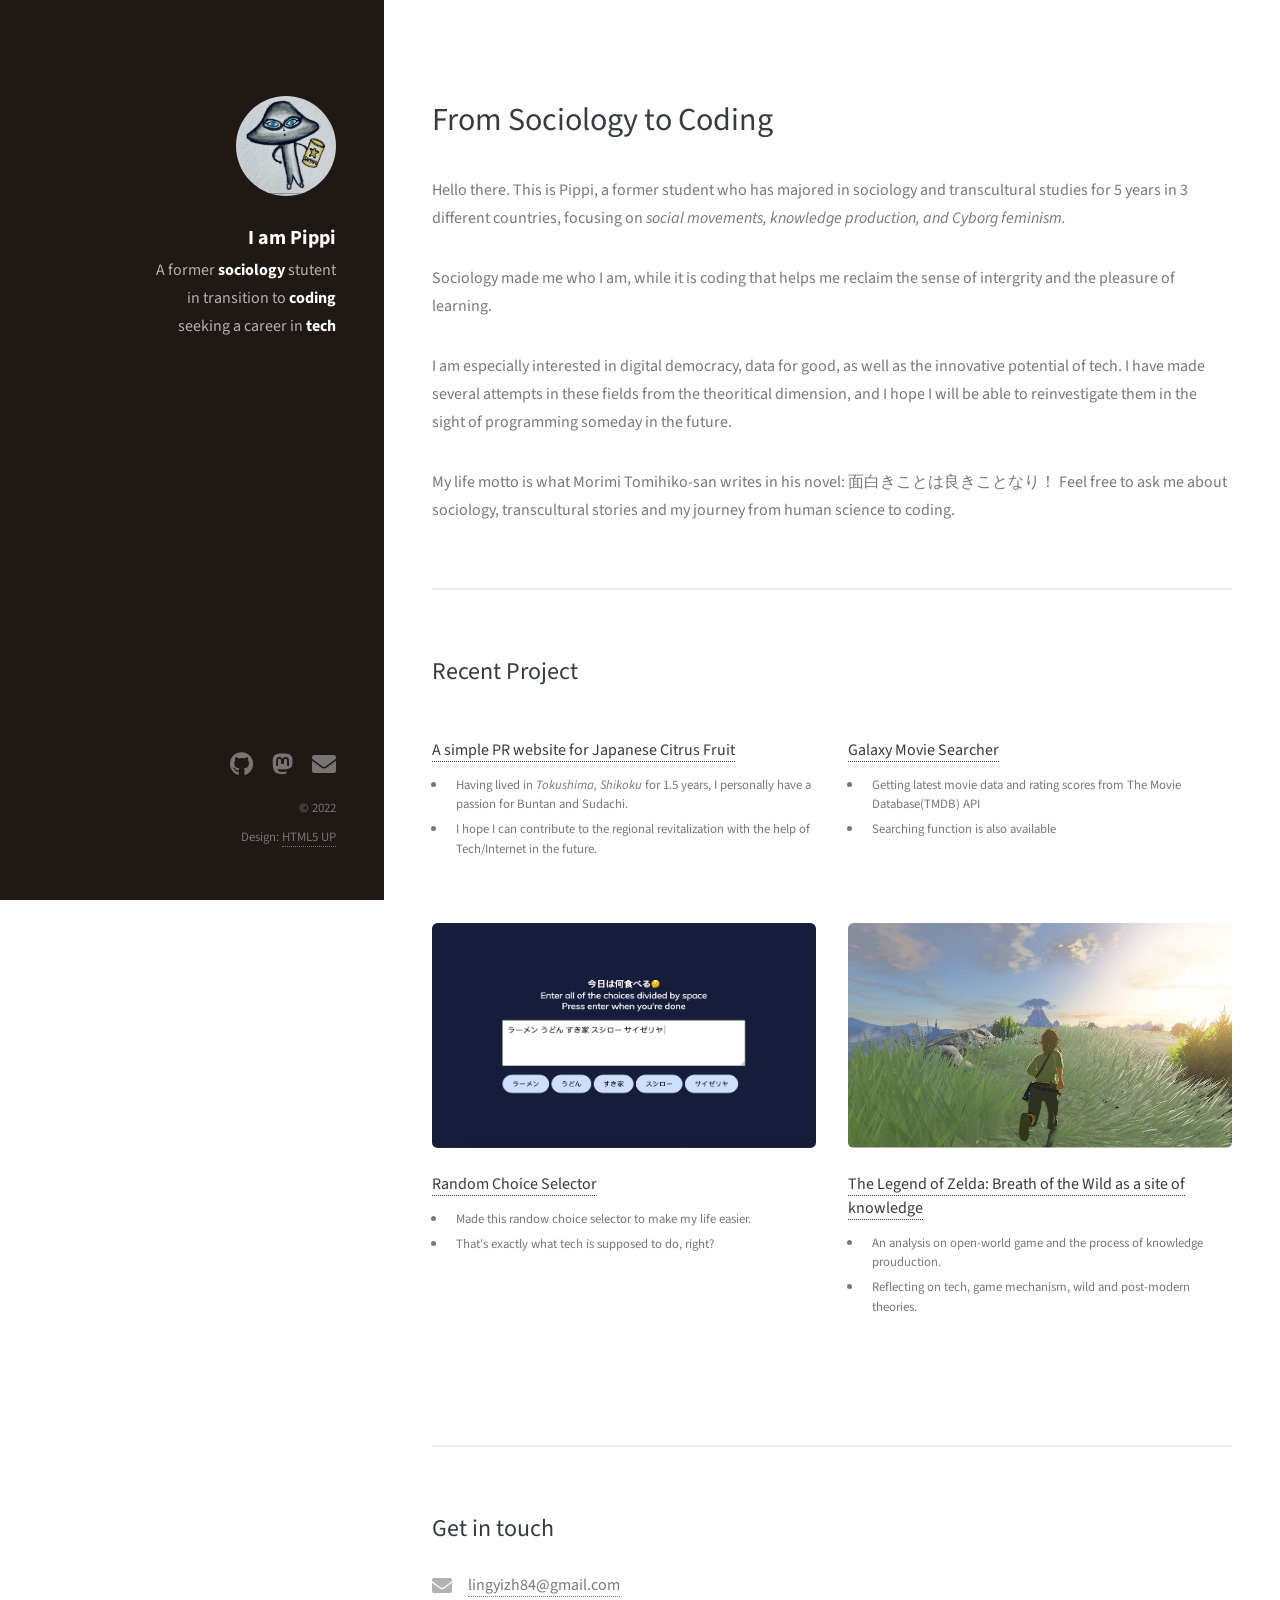
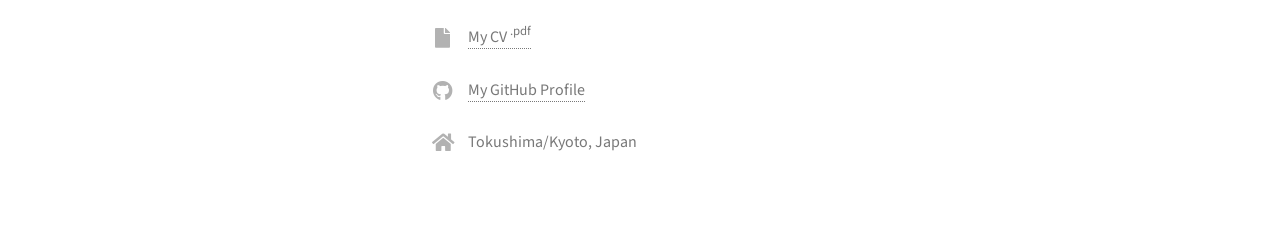
==== index.html @ 2e1d848c "Update index.html" ====
<!DOCTYPE HTML>
<!--
	Strata by HTML5 UP
	html5up.net | @ajlkn
	Free for personal and commercial use under the CCA 3.0 license (html5up.net/license)
-->
<html>
	<head>
		<title>Pippi's peculiar World</title>
		<meta charset="utf-8" />
		<meta name="viewport" content="width=device-width, initial-scale=1, user-scalable=no" />
		<link rel="stylesheet" href="assets/css/main.css" />
		 <link rel="icon" href="images/favicon.ico">

	</head>
	<body class="is-preload">

		<!-- Header -->
			<header id="header">
				<div class="inner">
					<a href="#" class="image avatar"><img src="images/avatar.jpg" alt="profile photo" /></a>
					<h1><strong>I am Pippi</strong></h1>
						<p>A former <strong>sociology</strong> stutent<br/>
					in transition to<strong> coding</strong><br/>
					seeking a career in <strong>tech</strong><br/>
				</p>
				</div>
			</header>

		<!-- Main -->
			<div id="main">

				<!-- One -->
					<section id="one">
						<header class="major">
							<h2>From Sociology to Coding<br/></h2>
						</header>
						<p>Hello there. This is Pippi, a former student who has majored in sociology and transcultural studies for 5 years in 3 different countries, focusing on <em>social movements, knowledge production, and Cyborg feminism.</em></p>
							<p>Sociology made me who I am, while it is coding that helps me reclaim the sense of intergrity and the pleasure of learning.</p>
							<p>I am especially interested in digital democracy, data for good, as well as the innovative potential of tech. I have made several attempts in these fields from the theoritical dimension, and I hope I will be able to reinvestigate them in the sight of programming someday in the future.</p>
							<p>My life motto is what Morimi Tomihiko-san writes in his novel: 面白きことは良きことなり！ Feel free to ask me about sociology, transcultural stories and my journey from human science to coding.</p>
					</section>

				<!-- Two -->
					<section id="two">
						<h2>Recent Project</h2>
						<div class="row">

							<article class="col-6 col-12-xsmall work-item">
								<a href="images/fulls/bs-pr.png" class="image fit thumb"><img src="images/thumbs/bs-pr.png" alt="" /></a>
								<h3><a href="https://pippimotta.github.io/wakankitsu-pr/">A simple PR website for Japanese Citrus Fruit</a></h3>
								<ul>
									<li><p>Having lived in <em>Tokushima, Shikoku</em> for 1.5 years, I personally have a passion for Buntan and Sudachi.</p></li>
									<li><p>I hope I can contribute to the regional revitalization with the help of Tech/Internet in the future.</p></li>
								</ul>
							</article>
							<article class="col-6 col-12-xsmall work-item">
								<a href="images/fulls/movie-app.png" class="image fit thumb"><img src="images/thumbs/movie-app.png" alt="" /></a>
								<h3><a href="https://pippimotta.github.io/Galaxy-movie-researcher/">Galaxy Movie Searcher</a></h3>
								<ul>
									<li><p>Getting latest movie data and rating scores from The Movie Database(TMDB) API</p></li>
									<li><p>Searching function is also available</p></li>
								</ul>
							</article>
							<article class="col-6 col-12-xsmall work-item">
								<a href="images/fulls/choice-maker.png" class="image fit thumb"><img src="images/thumbs/choice-maker.png" alt="choice-maker" /></a>
								<h3><a href="https://pippimotta.github.io/ultimate-answer-to-universe/">Random Choice Selector</a></h3>
								<ul>
									<li><p>Made this randow choice selector to make my life easier.</p></li>
									<li><p>That's exactly what tech is supposed to do, right?</p></li>
								</ul>

							</article>
							<article class="col-6 col-12-xsmall work-item">
								<a href="images/fulls/Link.jpg" class="image fit thumb"><img src="images/thumbs/Link.jpg" alt="link" /></a>
								<h3><a href="zelda.html">The Legend of Zelda: Breath of the Wild as a site of knowledge</a></h3>
								<ul>
								<li><p>An analysis on open-world game and the process of knowledge prouduction.</p></li>
								<li><p>Reflecting on tech, game mechanism, wild and post-modern theories.</p></li>
								</ul>
							</article>
					</section>

				<!-- Three -->
				<section id="three">
						<h2>Get in touch</h2>
								<ul class="labeled-icons">
									<li>
										<h3 class="icon solid fa-envelope"><span class="label">Email</span></h3>
										<a href="mailto:lingyizh84@gmail.com">lingyizh84@gmail.com</a>
									</li>
									<li>
										<h3 class="icon solid fa-file"><span class="label">CV</span></h3>
										<a href="cv-Lingyi.pdf">My CV <sup>.pdf</sup></a>
									</li>
									<li>
										<h3 class="icon brands fa-github"><span class="label">GitHub</span></h3>
										<a href="https://github.com/pippimotta">My GitHub Profile</sup></a>
									</li>
									<li>
										<h3 class="icon solid fa-home"><span class="label">Address</span></h3>
										Tokushima/Kyoto, Japan
									</li>

								</ul>
					</section>

			</div>

		<!-- Footer -->
			<footer id="footer">
				<div class="inner">
					<ul class="icons">
						<li><a href="https://github.com/pippimotta" class="icon brands fa-github"><span class="label">Github</span></a></li>
						<li><a href="https://g0v.social/web/accounts/107907228403777635" class="icon brands fa-mastodon"><span class="label">mastodon</span></a></li>
						<li><a href="mailto:lingyizh84@gmail.com" class="icon solid fa-envelope"><span class="label">Email</span></a></li>
					</ul>
					<ul class="copyright">
						<li>&copy; 2022</li><li>Design: <a href="http://html5up.net">HTML5 UP</a></li>
					</ul>
				</div>
			</footer>

		<!-- Scripts -->
			<script src="assets/js/jquery.min.js"></script>
			<script src="assets/js/jquery.poptrox.min.js"></script>
			<script src="assets/js/browser.min.js"></script>
			<script src="assets/js/breakpoints.min.js"></script>
			<script src="assets/js/util.js"></script>
			<script src="assets/js/main.js"></script>

	</body>
</html>
---- assets/css/main.css ----
@import url("fontawesome-all.min.css");
@import url("https://fonts.googleapis.com/css?family=Source+Sans+Pro:400,400italic");

/*
	Strata by HTML5 UP
	html5up.net | @ajlkn
	Free for personal and commercial use under the CCA 3.0 license (html5up.net/license)
*/

html, body, div, span, applet, object,
iframe, h1, h2, h3, h4, h5, h6, p, blockquote,
pre, a, abbr, acronym, address, big, cite,
code, del, dfn, em, img, ins, kbd, q, s, samp,
small, strike, strong, sub, sup, tt, var, b,
u, i, center, dl, dt, dd, ol, ul, li, fieldset,
form, label, legend, table, caption, tbody,
tfoot, thead, tr, th, td, article, aside,
canvas, details, embed, figure, figcaption,
footer, header, hgroup, menu, nav, output, ruby,
section, summary, time, mark, audio, video {
	margin: 0;
	padding: 0;
	border: 0;
	font-size: 100%;
	font: inherit;
	vertical-align: baseline;}

article, aside, details, figcaption, figure,
footer, header, hgroup, menu, nav, section {
	display: block;}

body {
	line-height: 1;
}

ol, ul {
	list-style: none;
}

blockquote, q {
	quotes: none;
}

	blockquote:before, blockquote:after, q:before, q:after {
		content: '';
		content: none;
	}

table {
	border-collapse: collapse;
	border-spacing: 0;
}

body {
	-webkit-text-size-adjust: none;
}

mark {
	background-color: transparent;
	color: inherit;
}

input::-moz-focus-inner {
	border: 0;
	padding: 0;
}

input, select, textarea {
	-moz-appearance: none;
	-webkit-appearance: none;
	-ms-appearance: none;
	appearance: none;
}

/* Basic */

	html {
		box-sizing: border-box;
	}

	*, *:before, *:after {
		box-sizing: inherit;
	}

	body {
		background: #fff;
	}

		body.is-preload *, body.is-preload *:before, body.is-preload *:after {
			-moz-animation: none !important;
			-webkit-animation: none !important;
			-ms-animation: none !important;
			animation: none !important;
			-moz-transition: none !important;
			-webkit-transition: none !important;
			-ms-transition: none !important;
			transition: none !important;
		}

	body, input, select, textarea {
		color: #787878;
		font-family: "Source Sans Pro", Helvetica, sans-serif;
		font-size: 16pt;
		font-weight: 400;
		line-height: 1.75em;
	}

	a {
		-moz-transition: color 0.2s ease-in-out, border-color 0.2s ease-in-out;
		-webkit-transition: color 0.2s ease-in-out, border-color 0.2s ease-in-out;
		-ms-transition: color 0.2s ease-in-out, border-color 0.2s ease-in-out;
		transition: color 0.2s ease-in-out, border-color 0.2s ease-in-out;
		border-bottom: dotted 1px;
		color: #151D3B;
		text-decoration: none;
	}

		a:hover {
			border-bottom-color: transparent;
			color: #fff !important;
			text-decoration: none;
		}

	strong, b {
		color: #151D3B;
		font-weight:bold;
	}

	em, i {
		font-style: italic;
	}

	p {
		margin: 0 0 2em 0;
	}

	h1, h2, h3, h4, h5, h6 {
		color: #363B40;
		font-weight: 400;
		line-height: 1em;
		margin: 0 0 1em 0;
	}

		h1 a, h2 a, h3 a, h4 a, h5 a, h6 a {
			color: inherit;
			text-decoration: none;
		}

	h1 {
		font-size: 2em;
		line-height: 1.5em;
	}

	h2 {
		font-size: 1.5em;
		line-height: 1.5em;
	}

	h3 {
		font-size: 1.25em;
		line-height: 1.5em;
	}

	h4 {
		font-size: 1.1em;
		line-height: 1.5em;
	}

	h5 {
		font-size: 0.9em;
		line-height: 1.5em;
	}

	h6 {
		font-size: 0.7em;
		line-height: 1.5em;
	}

	sub {
		font-size: 0.8em;
		position: relative;
		top: 0.5em;
	}

	sup {
		font-size: 0.8em;
		position: relative;
		top: -0.5em;
	}

	hr {
		border: 0;
		border-bottom: solid 2px #efefef;
		margin: 2em 0;
	}

		hr.major {
			margin: 3em 0;
		}

	blockquote {
		border-left: solid 6px #efefef;
		font-style: italic;
		margin: 0 0 2em 0;
		padding: 0.5em 0 0.5em 1.5em;
	}

	code {
		background: #f7f7f7;
		border-radius: 0.35em;
		border: solid 2px #efefef;
		font-family: "Courier New", monospace;
		font-size: 0.9em;
		margin: 0 0.25em;
		padding: 0.25em 0.65em;
	}

	pre {
		-webkit-overflow-scrolling: touch;
		font-family: "Courier New", monospace;
		font-size: 0.9em;
		margin: 0 0 2em 0;
	}

		pre code {
			display: block;
			line-height: 1.75em;
			padding: 1em 1.5em;
			overflow-x: auto;
		}

	.align-left {
		text-align: left;
	}

	.align-center {
		text-align: center;
	}

	.align-right {
		text-align: right;
	}

/* Container */

	.container {
		margin: 0 auto;
		max-width: calc(100% - 4em);
		width: 100%;
	}

		.container.xsmall {
			width: 25%;
		}

		.container.small {
			width: 50%;
		}

		.container.medium {
			width: 75%;
		}

		.container.large {
			width: 125%;
		}

		.container.xlarge {
			width: 150%;
		}

		.container.max {
			width: 100%;
		}

		@media screen and (max-width: 980px) {

			.container {
				width: 100% !important;
				max-width: 100% !important;
			}

		}

		@media screen and (max-width: 480px) {

			.container {
				max-width: calc(100% - 3em);
			}

		}

/* Row */

	.row {
		display: flex;
		flex-wrap: wrap;
		box-sizing: border-box;
		align-items: stretch;
	}

		.row > * {
			box-sizing: border-box;
		}

		.row.gtr-uniform > * > :last-child {
			margin-bottom: 0;
		}

		.row.aln-left {
			justify-content: flex-start;
		}

		.row.aln-center {
			justify-content: center;
		}

		.row.aln-right {
			justify-content: flex-end;
		}

		.row.aln-top {
			align-items: flex-start;
		}

		.row.aln-middle {
			align-items: center;
		}

		.row.aln-bottom {
			align-items: flex-end;
		}

		.row > .imp {
			order: -1;
		}

		.row > .col-1 {
			width: 8.33333%;
		}

		.row > .off-1 {
			margin-left: 8.33333%;
		}

		.row > .col-2 {
			width: 16.66667%;
		}

		.row > .off-2 {
			margin-left: 16.66667%;
		}

		.row > .col-3 {
			width: 25%;
		}

		.row > .off-3 {
			margin-left: 25%;
		}

		.row > .col-4 {
			width: 33.33333%;
		}

		.row > .off-4 {
			margin-left: 33.33333%;
		}

		.row > .col-5 {
			width: 41.66667%;
		}

		.row > .off-5 {
			margin-left: 41.66667%;
		}

		.row > .col-6 {
			width: 50%;
		}

		.row > .off-6 {
			margin-left: 50%;
		}

		.row > .col-7 {
			width: 58.33333%;
		}

		.row > .off-7 {
			margin-left: 58.33333%;
		}

		.row > .col-8 {
			width: 66.66667%;
		}

		.row > .off-8 {
			margin-left: 66.66667%;
		}

		.row > .col-9 {
			width: 75%;
		}

		.row > .off-9 {
			margin-left: 75%;
		}

		.row > .col-10 {
			width: 83.33333%;
		}

		.row > .off-10 {
			margin-left: 83.33333%;
		}

		.row > .col-11 {
			width: 91.66667%;
		}

		.row > .off-11 {
			margin-left: 91.66667%;
		}

		.row > .col-12 {
			width: 100%;
		}

		.row > .off-12 {
			margin-left: 100%;
		}

		.row.gtr-0 {
			margin-top: 0;
			margin-left: 0em;
		}

			.row.gtr-0 > * {
				padding: 0 0 0 0em;
			}

			.row.gtr-0.gtr-uniform {
				margin-top: 0em;
			}

				.row.gtr-0.gtr-uniform > * {
					padding-top: 0em;
				}

		.row.gtr-25 {
			margin-top: 0;
			margin-left: -0.625em;
		}

			.row.gtr-25 > * {
				padding: 0 0 0 0.625em;
			}

			.row.gtr-25.gtr-uniform {
				margin-top: -0.625em;
			}

				.row.gtr-25.gtr-uniform > * {
					padding-top: 0.625em;
				}

		.row.gtr-50 {
			margin-top: 0;
			margin-left: -1.25em;
		}

			.row.gtr-50 > * {
				padding: 0 0 0 1.25em;
			}

			.row.gtr-50.gtr-uniform {
				margin-top: -1.25em;
			}

				.row.gtr-50.gtr-uniform > * {
					padding-top: 1.25em;
				}

		.row {
			margin-top: 0;
			margin-left: -2.5em;
		}

			.row > * {
				padding: 0 0 0 2.5em;
			}

			.row.gtr-uniform {
				margin-top: -2.5em;
			}

				.row.gtr-uniform > * {
					padding-top: 2.5em;
				}

		.row.gtr-150 {
			margin-top: 0;
			margin-left: -3.75em;
		}

			.row.gtr-150 > * {
				padding: 0 0 0 3.75em;
			}

			.row.gtr-150.gtr-uniform {
				margin-top: -3.75em;
			}

				.row.gtr-150.gtr-uniform > * {
					padding-top: 3.75em;
				}

		.row.gtr-200 {
			margin-top: 0;
			margin-left: -5em;
		}

			.row.gtr-200 > * {
				padding: 0 0 0 5em;
			}

			.row.gtr-200.gtr-uniform {
				margin-top: -5em;
			}

				.row.gtr-200.gtr-uniform > * {
					padding-top: 5em;
				}

		@media screen and (max-width: 1800px) {

			.row {
				display: flex;
				flex-wrap: wrap;
				box-sizing: border-box;
				align-items: stretch;
			}

				.row > * {
					box-sizing: border-box;
				}

				.row.gtr-uniform > * > :last-child {
					margin-bottom: 0;
				}

				.row.aln-left {
					justify-content: flex-start;
				}

				.row.aln-center {
					justify-content: center;
				}

				.row.aln-right {
					justify-content: flex-end;
				}

				.row.aln-top {
					align-items: flex-start;
				}

				.row.aln-middle {
					align-items: center;
				}

				.row.aln-bottom {
					align-items: flex-end;
				}

				.row > .imp-xlarge {
					order: -1;
				}

				.row > .col-1-xlarge {
					width: 8.33333%;
				}

				.row > .off-1-xlarge {
					margin-left: 8.33333%;
				}

				.row > .col-2-xlarge {
					width: 16.66667%;
				}

				.row > .off-2-xlarge {
					margin-left: 16.66667%;
				}

				.row > .col-3-xlarge {
					width: 25%;
				}

				.row > .off-3-xlarge {
					margin-left: 25%;
				}

				.row > .col-4-xlarge {
					width: 33.33333%;
				}

				.row > .off-4-xlarge {
					margin-left: 33.33333%;
				}

				.row > .col-5-xlarge {
					width: 41.66667%;
				}

				.row > .off-5-xlarge {
					margin-left: 41.66667%;
				}

				.row > .col-6-xlarge {
					width: 50%;
				}

				.row > .off-6-xlarge {
					margin-left: 50%;
				}

				.row > .col-7-xlarge {
					width: 58.33333%;
				}

				.row > .off-7-xlarge {
					margin-left: 58.33333%;
				}

				.row > .col-8-xlarge {
					width: 66.66667%;
				}

				.row > .off-8-xlarge {
					margin-left: 66.66667%;
				}

				.row > .col-9-xlarge {
					width: 75%;
				}

				.row > .off-9-xlarge {
					margin-left: 75%;
				}

				.row > .col-10-xlarge {
					width: 83.33333%;
				}

				.row > .off-10-xlarge {
					margin-left: 83.33333%;
				}

				.row > .col-11-xlarge {
					width: 91.66667%;
				}

				.row > .off-11-xlarge {
					margin-left: 91.66667%;
				}

				.row > .col-12-xlarge {
					width: 100%;
				}

				.row > .off-12-xlarge {
					margin-left: 100%;
				}

				.row.gtr-0 {
					margin-top: 0;
					margin-left: 0em;
				}

					.row.gtr-0 > * {
						padding: 0 0 0 0em;
					}

					.row.gtr-0.gtr-uniform {
						margin-top: 0em;
					}

						.row.gtr-0.gtr-uniform > * {
							padding-top: 0em;
						}

				.row.gtr-25 {
					margin-top: 0;
					margin-left: -0.625em;
				}

					.row.gtr-25 > * {
						padding: 0 0 0 0.625em;
					}

					.row.gtr-25.gtr-uniform {
						margin-top: -0.625em;
					}

						.row.gtr-25.gtr-uniform > * {
							padding-top: 0.625em;
						}

				.row.gtr-50 {
					margin-top: 0;
					margin-left: -1.25em;
				}

					.row.gtr-50 > * {
						padding: 0 0 0 1.25em;
					}

					.row.gtr-50.gtr-uniform {
						margin-top: -1.25em;
					}

						.row.gtr-50.gtr-uniform > * {
							padding-top: 1.25em;
						}

				.row {
					margin-top: 0;
					margin-left: -2.5em;
				}

					.row > * {
						padding: 0 0 0 2.5em;
					}

					.row.gtr-uniform {
						margin-top: -2.5em;
					}

						.row.gtr-uniform > * {
							padding-top: 2.5em;
						}

				.row.gtr-150 {
					margin-top: 0;
					margin-left: -3.75em;
				}

					.row.gtr-150 > * {
						padding: 0 0 0 3.75em;
					}

					.row.gtr-150.gtr-uniform {
						margin-top: -3.75em;
					}

						.row.gtr-150.gtr-uniform > * {
							padding-top: 3.75em;
						}

				.row.gtr-200 {
					margin-top: 0;
					margin-left: -5em;
				}

					.row.gtr-200 > * {
						padding: 0 0 0 5em;
					}

					.row.gtr-200.gtr-uniform {
						margin-top: -5em;
					}

						.row.gtr-200.gtr-uniform > * {
							padding-top: 5em;
						}

		}

		@media screen and (max-width: 1280px) {

			.row {
				display: flex;
				flex-wrap: wrap;
				box-sizing: border-box;
				align-items: stretch;
			}

				.row > * {
					box-sizing: border-box;
				}

				.row.gtr-uniform > * > :last-child {
					margin-bottom: 0;
				}

				.row.aln-left {
					justify-content: flex-start;
				}

				.row.aln-center {
					justify-content: center;
				}

				.row.aln-right {
					justify-content: flex-end;
				}

				.row.aln-top {
					align-items: flex-start;
				}

				.row.aln-middle {
					align-items: center;
				}

				.row.aln-bottom {
					align-items: flex-end;
				}

				.row > .imp-large {
					order: -1;
				}

				.row > .col-1-large {
					width: 8.33333%;
				}

				.row > .off-1-large {
					margin-left: 8.33333%;
				}

				.row > .col-2-large {
					width: 16.66667%;
				}

				.row > .off-2-large {
					margin-left: 16.66667%;
				}

				.row > .col-3-large {
					width: 25%;
				}

				.row > .off-3-large {
					margin-left: 25%;
				}

				.row > .col-4-large {
					width: 33.33333%;
				}

				.row > .off-4-large {
					margin-left: 33.33333%;
				}

				.row > .col-5-large {
					width: 41.66667%;
				}

				.row > .off-5-large {
					margin-left: 41.66667%;
				}

				.row > .col-6-large {
					width: 50%;
				}

				.row > .off-6-large {
					margin-left: 50%;
				}

				.row > .col-7-large {
					width: 58.33333%;
				}

				.row > .off-7-large {
					margin-left: 58.33333%;
				}

				.row > .col-8-large {
					width: 66.66667%;
				}

				.row > .off-8-large {
					margin-left: 66.66667%;
				}

				.row > .col-9-large {
					width: 75%;
				}

				.row > .off-9-large {
					margin-left: 75%;
				}

				.row > .col-10-large {
					width: 83.33333%;
				}

				.row > .off-10-large {
					margin-left: 83.33333%;
				}

				.row > .col-11-large {
					width: 91.66667%;
				}

				.row > .off-11-large {
					margin-left: 91.66667%;
				}

				.row > .col-12-large {
					width: 100%;
				}

				.row > .off-12-large {
					margin-left: 100%;
				}

				.row.gtr-0 {
					margin-top: 0;
					margin-left: 0em;
				}

					.row.gtr-0 > * {
						padding: 0 0 0 0em;
					}

					.row.gtr-0.gtr-uniform {
						margin-top: 0em;
					}

						.row.gtr-0.gtr-uniform > * {
							padding-top: 0em;
						}

				.row.gtr-25 {
					margin-top: 0;
					margin-left: -0.5em;
				}

					.row.gtr-25 > * {
						padding: 0 0 0 0.5em;
					}

					.row.gtr-25.gtr-uniform {
						margin-top: -0.5em;
					}

						.row.gtr-25.gtr-uniform > * {
							padding-top: 0.5em;
						}

				.row.gtr-50 {
					margin-top: 0;
					margin-left: -1em;
				}

					.row.gtr-50 > * {
						padding: 0 0 0 1em;
					}

					.row.gtr-50.gtr-uniform {
						margin-top: -1em;
					}

						.row.gtr-50.gtr-uniform > * {
							padding-top: 1em;
						}

				.row {
					margin-top: 0;
					margin-left: -2em;
				}

					.row > * {
						padding: 0 0 0 2em;
					}

					.row.gtr-uniform {
						margin-top: -2em;
					}

						.row.gtr-uniform > * {
							padding-top: 2em;
						}

				.row.gtr-150 {
					margin-top: 0;
					margin-left: -3em;
				}

					.row.gtr-150 > * {
						padding: 0 0 0 3em;
					}

					.row.gtr-150.gtr-uniform {
						margin-top: -3em;
					}

						.row.gtr-150.gtr-uniform > * {
							padding-top: 3em;
						}

				.row.gtr-200 {
					margin-top: 0;
					margin-left: -4em;
				}

					.row.gtr-200 > * {
						padding: 0 0 0 4em;
					}

					.row.gtr-200.gtr-uniform {
						margin-top: -4em;
					}

						.row.gtr-200.gtr-uniform > * {
							padding-top: 4em;
						}

		}

		@media screen and (max-width: 980px) {

			.row {
				display: flex;
				flex-wrap: wrap;
				box-sizing: border-box;
				align-items: stretch;
			}

				.row > * {
					box-sizing: border-box;
				}

				.row.gtr-uniform > * > :last-child {
					margin-bottom: 0;
				}

				.row.aln-left {
					justify-content: flex-start;
				}

				.row.aln-center {
					justify-content: center;
				}

				.row.aln-right {
					justify-content: flex-end;
				}

				.row.aln-top {
					align-items: flex-start;
				}

				.row.aln-middle {
					align-items: center;
				}

				.row.aln-bottom {
					align-items: flex-end;
				}

				.row > .imp-medium {
					order: -1;
				}

				.row > .col-1-medium {
					width: 8.33333%;
				}

				.row > .off-1-medium {
					margin-left: 8.33333%;
				}

				.row > .col-2-medium {
					width: 16.66667%;
				}

				.row > .off-2-medium {
					margin-left: 16.66667%;
				}

				.row > .col-3-medium {
					width: 25%;
				}

				.row > .off-3-medium {
					margin-left: 25%;
				}

				.row > .col-4-medium {
					width: 33.33333%;
				}

				.row > .off-4-medium {
					margin-left: 33.33333%;
				}

				.row > .col-5-medium {
					width: 41.66667%;
				}

				.row > .off-5-medium {
					margin-left: 41.66667%;
				}

				.row > .col-6-medium {
					width: 50%;
				}

				.row > .off-6-medium {
					margin-left: 50%;
				}

				.row > .col-7-medium {
					width: 58.33333%;
				}

				.row > .off-7-medium {
					margin-left: 58.33333%;
				}

				.row > .col-8-medium {
					width: 66.66667%;
				}

				.row > .off-8-medium {
					margin-left: 66.66667%;
				}

				.row > .col-9-medium {
					width: 75%;
				}

				.row > .off-9-medium {
					margin-left: 75%;
				}

				.row > .col-10-medium {
					width: 83.33333%;
				}

				.row > .off-10-medium {
					margin-left: 83.33333%;
				}

				.row > .col-11-medium {
					width: 91.66667%;
				}

				.row > .off-11-medium {
					margin-left: 91.66667%;
				}

				.row > .col-12-medium {
					width: 100%;
				}

				.row > .off-12-medium {
					margin-left: 100%;
				}

				.row.gtr-0 {
					margin-top: 0;
					margin-left: 0em;
				}

					.row.gtr-0 > * {
						padding: 0 0 0 0em;
					}

					.row.gtr-0.gtr-uniform {
						margin-top: 0em;
					}

						.row.gtr-0.gtr-uniform > * {
							padding-top: 0em;
						}

				.row.gtr-25 {
					margin-top: 0;
					margin-left: -0.5em;
				}

					.row.gtr-25 > * {
						padding: 0 0 0 0.5em;
					}

					.row.gtr-25.gtr-uniform {
						margin-top: -0.5em;
					}

						.row.gtr-25.gtr-uniform > * {
							padding-top: 0.5em;
						}

				.row.gtr-50 {
					margin-top: 0;
					margin-left: -1em;
				}

					.row.gtr-50 > * {
						padding: 0 0 0 1em;
					}

					.row.gtr-50.gtr-uniform {
						margin-top: -1em;
					}

						.row.gtr-50.gtr-uniform > * {
							padding-top: 1em;
						}

				.row {
					margin-top: 0;
					margin-left: -2em;
				}

					.row > * {
						padding: 0 0 0 2em;
					}

					.row.gtr-uniform {
						margin-top: -2em;
					}

						.row.gtr-uniform > * {
							padding-top: 2em;
						}

				.row.gtr-150 {
					margin-top: 0;
					margin-left: -3em;
				}

					.row.gtr-150 > * {
						padding: 0 0 0 3em;
					}

					.row.gtr-150.gtr-uniform {
						margin-top: -3em;
					}

						.row.gtr-150.gtr-uniform > * {
							padding-top: 3em;
						}

				.row.gtr-200 {
					margin-top: 0;
					margin-left: -4em;
				}

					.row.gtr-200 > * {
						padding: 0 0 0 4em;
					}

					.row.gtr-200.gtr-uniform {
						margin-top: -4em;
					}

						.row.gtr-200.gtr-uniform > * {
							padding-top: 4em;
						}

		}

		@media screen and (max-width: 736px) {

			.row {
				display: flex;
				flex-wrap: wrap;
				box-sizing: border-box;
				align-items: stretch;
			}

				.row > * {
					box-sizing: border-box;
				}

				.row.gtr-uniform > * > :last-child {
					margin-bottom: 0;
				}

				.row.aln-left {
					justify-content: flex-start;
				}

				.row.aln-center {
					justify-content: center;
				}

				.row.aln-right {
					justify-content: flex-end;
				}

				.row.aln-top {
					align-items: flex-start;
				}

				.row.aln-middle {
					align-items: center;
				}

				.row.aln-bottom {
					align-items: flex-end;
				}

				.row > .imp-small {
					order: -1;
				}

				.row > .col-1-small {
					width: 8.33333%;
				}

				.row > .off-1-small {
					margin-left: 8.33333%;
				}

				.row > .col-2-small {
					width: 16.66667%;
				}

				.row > .off-2-small {
					margin-left: 16.66667%;
				}

				.row > .col-3-small {
					width: 25%;
				}

				.row > .off-3-small {
					margin-left: 25%;
				}

				.row > .col-4-small {
					width: 33.33333%;
				}

				.row > .off-4-small {
					margin-left: 33.33333%;
				}

				.row > .col-5-small {
					width: 41.66667%;
				}

				.row > .off-5-small {
					margin-left: 41.66667%;
				}

				.row > .col-6-small {
					width: 50%;
				}

				.row > .off-6-small {
					margin-left: 50%;
				}

				.row > .col-7-small {
					width: 58.33333%;
				}

				.row > .off-7-small {
					margin-left: 58.33333%;
				}

				.row > .col-8-small {
					width: 66.66667%;
				}

				.row > .off-8-small {
					margin-left: 66.66667%;
				}

				.row > .col-9-small {
					width: 75%;
				}

				.row > .off-9-small {
					margin-left: 75%;
				}

				.row > .col-10-small {
					width: 83.33333%;
				}

				.row > .off-10-small {
					margin-left: 83.33333%;
				}

				.row > .col-11-small {
					width: 91.66667%;
				}

				.row > .off-11-small {
					margin-left: 91.66667%;
				}

				.row > .col-12-small {
					width: 100%;
				}

				.row > .off-12-small {
					margin-left: 100%;
				}

				.row.gtr-0 {
					margin-top: 0;
					margin-left: 0em;
				}

					.row.gtr-0 > * {
						padding: 0 0 0 0em;
					}

					.row.gtr-0.gtr-uniform {
						margin-top: 0em;
					}

						.row.gtr-0.gtr-uniform > * {
							padding-top: 0em;
						}

				.row.gtr-25 {
					margin-top: 0;
					margin-left: -0.375em;
				}

					.row.gtr-25 > * {
						padding: 0 0 0 0.375em;
					}

					.row.gtr-25.gtr-uniform {
						margin-top: -0.375em;
					}

						.row.gtr-25.gtr-uniform > * {
							padding-top: 0.375em;
						}

				.row.gtr-50 {
					margin-top: 0;
					margin-left: -0.75em;
				}

					.row.gtr-50 > * {
						padding: 0 0 0 0.75em;
					}

					.row.gtr-50.gtr-uniform {
						margin-top: -0.75em;
					}

						.row.gtr-50.gtr-uniform > * {
							padding-top: 0.75em;
						}

				.row {
					margin-top: 0;
					margin-left: -1.5em;
				}

					.row > * {
						padding: 0 0 0 1.5em;
					}

					.row.gtr-uniform {
						margin-top: -1.5em;
					}

						.row.gtr-uniform > * {
							padding-top: 1.5em;
						}

				.row.gtr-150 {
					margin-top: 0;
					margin-left: -2.25em;
				}

					.row.gtr-150 > * {
						padding: 0 0 0 2.25em;
					}

					.row.gtr-150.gtr-uniform {
						margin-top: -2.25em;
					}

						.row.gtr-150.gtr-uniform > * {
							padding-top: 2.25em;
						}

				.row.gtr-200 {
					margin-top: 0;
					margin-left: -3em;
				}

					.row.gtr-200 > * {
						padding: 0 0 0 3em;
					}

					.row.gtr-200.gtr-uniform {
						margin-top: -3em;
					}

						.row.gtr-200.gtr-uniform > * {
							padding-top: 3em;
						}

		}

		@media screen and (max-width: 480px) {

			.row {
				display: flex;
				flex-wrap: wrap;
				box-sizing: border-box;
				align-items: stretch;
			}

				.row > * {
					box-sizing: border-box;
				}

				.row.gtr-uniform > * > :last-child {
					margin-bottom: 0;
				}

				.row.aln-left {
					justify-content: flex-start;
				}

				.row.aln-center {
					justify-content: center;
				}

				.row.aln-right {
					justify-content: flex-end;
				}

				.row.aln-top {
					align-items: flex-start;
				}

				.row.aln-middle {
					align-items: center;
				}

				.row.aln-bottom {
					align-items: flex-end;
				}

				.row > .imp-xsmall {
					order: -1;
				}

				.row > .col-1-xsmall {
					width: 8.33333%;
				}

				.row > .off-1-xsmall {
					margin-left: 8.33333%;
				}

				.row > .col-2-xsmall {
					width: 16.66667%;
				}

				.row > .off-2-xsmall {
					margin-left: 16.66667%;
				}

				.row > .col-3-xsmall {
					width: 25%;
				}

				.row > .off-3-xsmall {
					margin-left: 25%;
				}

				.row > .col-4-xsmall {
					width: 33.33333%;
				}

				.row > .off-4-xsmall {
					margin-left: 33.33333%;
				}

				.row > .col-5-xsmall {
					width: 41.66667%;
				}

				.row > .off-5-xsmall {
					margin-left: 41.66667%;
				}

				.row > .col-6-xsmall {
					width: 50%;
				}

				.row > .off-6-xsmall {
					margin-left: 50%;
				}

				.row > .col-7-xsmall {
					width: 58.33333%;
				}

				.row > .off-7-xsmall {
					margin-left: 58.33333%;
				}

				.row > .col-8-xsmall {
					width: 66.66667%;
				}

				.row > .off-8-xsmall {
					margin-left: 66.66667%;
				}

				.row > .col-9-xsmall {
					width: 75%;
				}

				.row > .off-9-xsmall {
					margin-left: 75%;
				}

				.row > .col-10-xsmall {
					width: 83.33333%;
				}

				.row > .off-10-xsmall {
					margin-left: 83.33333%;
				}

				.row > .col-11-xsmall {
					width: 91.66667%;
				}

				.row > .off-11-xsmall {
					margin-left: 91.66667%;
				}

				.row > .col-12-xsmall {
					width: 100%;
				}

				.row > .off-12-xsmall {
					margin-left: 100%;
				}

				.row.gtr-0 {
					margin-top: 0;
					margin-left: 0em;
				}

					.row.gtr-0 > * {
						padding: 0 0 0 0em;
					}

					.row.gtr-0.gtr-uniform {
						margin-top: 0em;
					}

						.row.gtr-0.gtr-uniform > * {
							padding-top: 0em;
						}

				.row.gtr-25 {
					margin-top: 0;
					margin-left: -0.375em;
				}

					.row.gtr-25 > * {
						padding: 0 0 0 0.375em;
					}

					.row.gtr-25.gtr-uniform {
						margin-top: -0.375em;
					}

						.row.gtr-25.gtr-uniform > * {
							padding-top: 0.375em;
						}

				.row.gtr-50 {
					margin-top: 0;
					margin-left: -0.75em;
				}

					.row.gtr-50 > * {
						padding: 0 0 0 0.75em;
					}

					.row.gtr-50.gtr-uniform {
						margin-top: -0.75em;
					}

						.row.gtr-50.gtr-uniform > * {
							padding-top: 0.75em;
						}

				.row {
					margin-top: 0;
					margin-left: -1.5em;
				}

					.row > * {
						padding: 0 0 0 1.5em;
					}

					.row.gtr-uniform {
						margin-top: -1.5em;
					}

						.row.gtr-uniform > * {
							padding-top: 1.5em;
						}

				.row.gtr-150 {
					margin-top: 0;
					margin-left: -2.25em;
				}

					.row.gtr-150 > * {
						padding: 0 0 0 2.25em;
					}

					.row.gtr-150.gtr-uniform {
						margin-top: -2.25em;
					}

						.row.gtr-150.gtr-uniform > * {
							padding-top: 2.25em;
						}

				.row.gtr-200 {
					margin-top: 0;
					margin-left: -3em;
				}

					.row.gtr-200 > * {
						padding: 0 0 0 3em;
					}

					.row.gtr-200.gtr-uniform {
						margin-top: -3em;
					}

						.row.gtr-200.gtr-uniform > * {
							padding-top: 3em;
						}

		}

/* Section/Article */

	section.special, article.special {
		text-align: center;
	}
	section a:hover {
		color: #151D3B !important;
	}
	header h2 {
		color:#363B40;
	}
	header p {
		color: #b2b2b2;
		position: relative;
		margin: 0 0 1.5em 0;
	}

	header h2 + p {
		font-size: 0.85em;
		margin-top: -1em;
		line-height: 1.5em;

	}

	header h3 + p {
		font-size: 1.1em;
		margin-top: -0.8em;
		line-height: 1.5em;
	}

	header h4 + p,
	header h5 + p,
	header h6 + p {
		font-size: 0.9em;
		margin-top: -0.6em;
		line-height: 1.5em;
	}

	header.major h2 {
		font-size: 2em;
	}
	label {
		text-align: center;
	}
/* Form */

	form {
		margin: 0 0 2em 0;
	}

	label {
		color: #787878;
		display: block;
		font-size: 0.9em;
		font-weight: 400;
		margin: 0 0 1em 0;
	}

	input[type="text"],
	input[type="password"],
	input[type="email"],
	select,
	textarea {
		-moz-appearance: none;
		-webkit-appearance: none;
		-ms-appearance: none;
		appearance: none;
		background: #f7f7f7;
		border-radius: 0.35em;
		border: solid 2px transparent;
		color: inherit;
		display: block;
		outline: 0;
		padding: 0 0.75em;
		text-decoration: none;
		width: 100%;
	}

		input[type="text"]:invalid,
		input[type="password"]:invalid,
		input[type="email"]:invalid,
		select:invalid,
		textarea:invalid {
			box-shadow: none;
		}

		input[type="text"]:focus,
		input[type="password"]:focus,
		input[type="email"]:focus,
		select:focus,
		textarea:focus {
			border-color: #49bf9d;
		}

	select {
		background-image: url("data:image/svg+xml;charset=utf8,%3Csvg xmlns='http://www.w3.org/2000/svg' width='40' height='40' preserveAspectRatio='none' viewBox='0 0 40 40'%3E%3Cpath d='M9.4,12.3l10.4,10.4l10.4-10.4c0.2-0.2,0.5-0.4,0.9-0.4c0.3,0,0.6,0.1,0.9,0.4l3.3,3.3c0.2,0.2,0.4,0.5,0.4,0.9 c0,0.4-0.1,0.6-0.4,0.9L20.7,31.9c-0.2,0.2-0.5,0.4-0.9,0.4c-0.3,0-0.6-0.1-0.9-0.4L4.3,17.3c-0.2-0.2-0.4-0.5-0.4-0.9 c0-0.4,0.1-0.6,0.4-0.9l3.3-3.3c0.2-0.2,0.5-0.4,0.9-0.4S9.1,12.1,9.4,12.3z' fill='%23dfdfdf' /%3E%3C/svg%3E");
		background-size: 1.25rem;
		background-repeat: no-repeat;
		background-position: calc(100% - 1rem) center;
		height: 2.75em;
		padding-right: 2.75em;
		text-overflow: ellipsis;
	}

		select option {
			color: #787878;
			background: #fff;
		}

		select:focus::-ms-value {
			background-color: transparent;
		}

		select::-ms-expand {
			display: none;
		}

	input[type="text"],
	input[type="password"],
	input[type="email"],
	select {
		height: 2.75em;
	}

	textarea {
		padding: 0.75em;
	}

	input[type="checkbox"],
	input[type="radio"] {
		-moz-appearance: none;
		-webkit-appearance: none;
		-ms-appearance: none;
		appearance: none;
		display: block;
		float: left;
		margin-right: -2em;
		opacity: 0;
		width: 1em;
		z-index: -1;
	}

		input[type="checkbox"] + label,
		input[type="radio"] + label {
			text-decoration: none;
			color: #a2a2a2;
			cursor: pointer;
			display: inline-block;
			font-size: 1em;
			font-weight: 400;
			padding-left: 2.4em;
			padding-right: 0.75em;
			position: relative;
		}

			input[type="checkbox"] + label:before,
			input[type="radio"] + label:before {
				-moz-osx-font-smoothing: grayscale;
				-webkit-font-smoothing: antialiased;
				display: inline-block;
				font-style: normal;
				font-variant: normal;
				text-rendering: auto;
				line-height: 1;
				text-transform: none !important;
				font-family: 'Font Awesome 5 Free';
				font-weight: 900;
			}

			input[type="checkbox"] + label:before,
			input[type="radio"] + label:before {
				background: #f7f7f7;
				border-radius: 0.35em;
				border: solid 2px transparent;
				content: '';
				display: inline-block;
				font-size: 0.8em;
				height: 2.0625em;
				left: 0;
				line-height: 1.85625em;
				position: absolute;
				text-align: center;
				top: 0;
				width: 2.0625em;
			}

		input[type="checkbox"]:checked + label:before,
		input[type="radio"]:checked + label:before {
			background: #787878;
			border-color: #787878;
			color: #fff;
			content: '\f00c';
		}

		input[type="checkbox"]:focus + label:before,
		input[type="radio"]:focus + label:before {
			border-color: #49bf9d;
		}

	input[type="checkbox"] + label:before {
		border-radius: 0.35em;
	}

	input[type="radio"] + label:before {
		border-radius: 100%;
	}

	::-webkit-input-placeholder {
		color: #b2b2b2 !important;
		opacity: 1.0;
	}

	:-moz-placeholder {
		color: #b2b2b2 !important;
		opacity: 1.0;
	}

	::-moz-placeholder {
		color: #b2b2b2 !important;
		opacity: 1.0;
	}

	:-ms-input-placeholder {
		color: #b2b2b2 !important;
		opacity: 1.0;
	}

/* Box */

	.box {
		border-radius: 0.35em;
		border: solid 2px #efefef;
		margin-bottom: 2em;
		padding: 1.5em;
	}

		.box > :last-child,
		.box > :last-child > :last-child,
		.box > :last-child > :last-child > :last-child {
			margin-bottom: 0;
		}

		.box.alt {
			border: 0;
			border-radius: 0;
			padding: 0;
		}

/* Icon */

	.icon {
		text-decoration: none;
		border-bottom: none;
		position: relative;
	}

		.icon:before {
			-moz-osx-font-smoothing: grayscale;
			-webkit-font-smoothing: antialiased;
			display: inline-block;
			font-style: normal;
			font-variant: normal;
			text-rendering: auto;
			line-height: 1;
			text-transform: none !important;
			font-family: 'Font Awesome 5 Free';
			font-weight: 400;
		}

		.icon > .label {
			display: none;
		}

		.icon:before {
			line-height: inherit;
		}

		.icon.solid:before {
			font-weight: 900;
		}

		.icon.brands:before {
			font-family: 'Font Awesome 5 Brands';
		}

/* Image */

	.image {
		border-radius: 0.35em;
		border: 0;
		display: inline-block;
		position: relative;
	}

		.image:before {
			-moz-transition: opacity 0.2s ease-in-out;
			-webkit-transition: opacity 0.2s ease-in-out;
			-ms-transition: opacity 0.2s ease-in-out;
			transition: opacity 0.2s ease-in-out;
/* 			background: url("images/overlay.png"); */

			border-radius: 0.35em;
			content: '';
			display: block;
			height: 100%;
			left: 0;
			opacity: 0.5;
			position: absolute;
			top: 0;
			width: 100%;
		}

		.image.thumb {
			text-align: center;
		}

			.image.thumb:after {
				-moz-transition: opacity 0.2s ease-in-out;
				-webkit-transition: opacity 0.2s ease-in-out;
				-ms-transition: opacity 0.2s ease-in-out;
				transition: opacity 0.2s ease-in-out;
				border-radius: 0.35em;
				border: solid 3px rgba(255, 255, 255, 0.5);
				color: #fff;
				content: 'View';
				display: inline-block;
				font-size: 0.8em;
				font-weight: 400;
				left: 50%;
				line-height: 2.25em;
				margin: -1.25em 0 0 -3em;
				opacity: 0;
				padding: 0 1.5em;
				position: absolute;
				text-align: center;
				text-decoration: none;
				top: 50%;
				white-space: nowrap;
			}

			.image.thumb:hover:after {
				opacity: 1.0;
			}

			.image.thumb:hover:before {
				background: url("images/overlay.png"), url("images/overlay.png");
				opacity: 1.0;
			}

		.image img {
			border-radius: 0.35em;
			display: block;
		}

		.image.left {
			float: left;
			margin: 0 1.5em 1em 0;
			top: 0.25em;
		}

		.image.right {
			float: right;
			margin: 0 0 1em 1.5em;
			top: 0.25em;
		}

		.image.left, .image.right {
			max-width: 40%;
		}

			.image.left img, .image.right img {
				width: 100%;
			}

		.image.fit {
			display: block;
			margin: 0 0 2em 0;
			width: 100%;
		}

			.image.fit img {
				width: 100%;

			}

		.image.avatar {
			border-radius: 100%;
		}

			.image.avatar:before {
				display: none;
			}

			.image.avatar img {
				border-radius: 100%;
				width: 100%;
			}

/* List */

	ol {
		list-style: decimal;
		margin: 0 0 2em 0;
		padding-left: 1.25em;
	}

		ol li {
			padding-left: 0.25em;
		}

	ul {
		list-style: disc;
		margin: 0 0 2em 0;
		padding-left: 1em;
	}

		ul li {
			padding-left: 0.5em;
		}

		ul.alt {
			list-style: none;
			padding-left: 0;
		}

			ul.alt li {
				border-top: solid 2px #efefef;
				padding: 0.5em 0;
			}

				ul.alt li:first-child {
					border-top: 0;
					padding-top: 0;
				}

	dl {
		margin: 0 0 2em 0;
	}

/* Icons */

	ul.icons {
		cursor: default;
		list-style: none;
		padding-left: 0;
	}

		ul.icons li {
			display: inline-block;
			padding: 0 1em 0 0;
		}

			ul.icons li:last-child {
				padding-right: 0;
			}

			ul.icons li .icon:before {
				font-size: 1.5em;
			}

/* Labeled Icons */

	ul.labeled-icons {
		list-style: none;
		padding: 0;
	}

		ul.labeled-icons li {
			line-height: 1.75em;
			margin: 1.5em 0 0 0;
			padding-left: 2.25em;
			position: relative;
		}

			ul.labeled-icons li:first-child {
				margin-top: 0;
			}

			ul.labeled-icons li a {
				color: inherit;
			}

			ul.labeled-icons li h3 {
				color: #b2b2b2;
				left: 0;
				position: absolute;
				text-align: center;
				top: 0;
				width: 1em;
			}

/* Actions */

	ul.actions {
		display: -moz-flex;
		display: -webkit-flex;
		display: -ms-flex;
		display: flex;
		cursor: default;
		list-style: none;
		margin-left: -1em;
		padding-left: 0;
	}

		ul.actions li {
			padding: 0 0 0 1em;
			vertical-align: middle;
		}

		ul.actions.special {
			-moz-justify-content: center;
			-webkit-justify-content: center;
			-ms-justify-content: center;
			justify-content: center;
			width: 100%;
			margin-left: 0;
		}

			ul.actions.special li:first-child {
				padding-left: 0;
			}

		ul.actions.stacked {
			-moz-flex-direction: column;
			-webkit-flex-direction: column;
			-ms-flex-direction: column;
			flex-direction: column;
			margin-left: 0;
		}

			ul.actions.stacked li {
				padding: 1.3em 0 0 0;
			}

				ul.actions.stacked li:first-child {
					padding-top: 0;
				}

		ul.actions.fit {
			width: calc(100% + 1em);
		}

			ul.actions.fit li {
				-moz-flex-grow: 1;
				-webkit-flex-grow: 1;
				-ms-flex-grow: 1;
				flex-grow: 1;
				-moz-flex-shrink: 1;
				-webkit-flex-shrink: 1;
				-ms-flex-shrink: 1;
				flex-shrink: 1;
				width: 100%;
			}

				ul.actions.fit li > * {
					width: 100%;
				}

			ul.actions.fit.stacked {
				width: 100%;
			}

		@media screen and (max-width: 480px) {

			ul.actions:not(.fixed) {
				-moz-flex-direction: column;
				-webkit-flex-direction: column;
				-ms-flex-direction: column;
				flex-direction: column;
				margin-left: 0;
				width: 100% !important;
			}

				ul.actions:not(.fixed) li {
					-moz-flex-grow: 1;
					-webkit-flex-grow: 1;
					-ms-flex-grow: 1;
					flex-grow: 1;
					-moz-flex-shrink: 1;
					-webkit-flex-shrink: 1;
					-ms-flex-shrink: 1;
					flex-shrink: 1;
					padding: 1em 0 0 0;
					text-align: center;
					width: 100%;
				}

					ul.actions:not(.fixed) li > * {
						width: 100%;
					}

					ul.actions:not(.fixed) li:first-child {
						padding-top: 0;
					}

					ul.actions:not(.fixed) li input[type="submit"],
					ul.actions:not(.fixed) li input[type="reset"],
					ul.actions:not(.fixed) li input[type="button"],
					ul.actions:not(.fixed) li button,
					ul.actions:not(.fixed) li .button {
						width: 100%;
					}

						ul.actions:not(.fixed) li input[type="submit"].icon:before,
						ul.actions:not(.fixed) li input[type="reset"].icon:before,
						ul.actions:not(.fixed) li input[type="button"].icon:before,
						ul.actions:not(.fixed) li button.icon:before,
						ul.actions:not(.fixed) li .button.icon:before {
							margin-left: -0.5em;
						}

		}


/* Button */

	input[type="submit"],
	input[type="reset"],
	input[type="button"],
	.button {
		-moz-appearance: none;
		-webkit-appearance: none;
		-ms-appearance: none;
		appearance: none;
		-moz-transition: background-color 0.2s ease-in-out, color 0.2s ease-in-out, border-color 0.2s ease-in-out;
		-webkit-transition: background-color 0.2s ease-in-out, color 0.2s ease-in-out, border-color 0.2s ease-in-out;
		-ms-transition: background-color 0.2s ease-in-out, color 0.2s ease-in-out, border-color 0.2s ease-in-out;
		transition: background-color 0.2s ease-in-out, color 0.2s ease-in-out, border-color 0.2s ease-in-out;
		background-color: transparent;
		border-radius: 0.35em;
		border: solid 3px #efefef;
		color: #787878 !important;
		cursor: pointer;
		display: inline-block;
		font-weight: 400;
		height: 3.15em;
		height: calc(2.75em + 6px);
		line-height: 2.75em;
		min-width: 10em;
		padding: 0 1.5em;
		text-align: center;
		text-decoration: none;
		white-space: nowrap;
	}

		input[type="submit"]:hover,
		input[type="reset"]:hover,
		input[type="button"]:hover,
		.button:hover {
			border-color: #49bf9d;
			color: #49bf9d !important;
		}

		input[type="submit"]:active,
		input[type="reset"]:active,
		input[type="button"]:active,
		.button:active {
			background-color: rgba(73, 191, 157, 0.1);
			border-color: #49bf9d;
			color: #49bf9d !important;
		}

		input[type="submit"].icon,
		input[type="reset"].icon,
		input[type="button"].icon,
		.button.icon {
			padding-left: 1.35em;
		}

			input[type="submit"].icon:before,
			input[type="reset"].icon:before,
			input[type="button"].icon:before,
			.button.icon:before {
				margin-right: 0.5em;
			}

		input[type="submit"].fit,
		input[type="reset"].fit,
		input[type="button"].fit,
		.button.fit {
			min-width: 0;
			width: 100%;
		}

		input[type="submit"].small,
		input[type="reset"].small,
		input[type="button"].small,
		.button.small {
			font-size: 0.8em;
		}

		input[type="submit"].large,
		input[type="reset"].large,
		input[type="button"].large,
		.button.large {
			font-size: 1.35em;
		}

		input[type="submit"].primary,
		input[type="reset"].primary,
		input[type="button"].primary,
		.button.primary {
			background-color: #49bf9d;
			border-color: #49bf9d;
			color: #ffffff !important;
		}

			input[type="submit"].primary:hover,
			input[type="reset"].primary:hover,
			input[type="button"].primary:hover,
			.button.primary:hover {
				background-color: #5cc6a7;
				border-color: #5cc6a7;
			}

			input[type="submit"].primary:active,
			input[type="reset"].primary:active,
			input[type="button"].primary:active,
			.button.primary:active {
				background-color: #3eb08f;
				border-color: #3eb08f;
			}

		input[type="submit"].disabled, input[type="submit"]:disabled,
		input[type="reset"].disabled,
		input[type="reset"]:disabled,
		input[type="button"].disabled,
		input[type="button"]:disabled,
		.button.disabled,
		.button:disabled {
			background-color: #e7e7e7 !important;
			border-color: #e7e7e7 !important;
			color: #b2b2b2 !important;
			cursor: default;
		}

/* Work Item */

	.work-item {
		margin: 0 0 2em 0;
	}

		.work-item .image {
			margin: 0 0 1.5em 0;
		}

		.work-item h3 {
			font-size: 1em;
			margin: 0 0 0.5em 0;
		}

		.work-item p {
			font-size: 0.8em;
			line-height: 1.5em;
			margin: 0;
		}

/* Header */

	#header {
		display: -moz-flex;
		display: -webkit-flex;
		display: -ms-flex;
		display: flex;
		-moz-flex-direction: column;
		-webkit-flex-direction: column;
		-ms-flex-direction: column;
		flex-direction: column;
		-moz-align-items: -moz-flex-end;
		-webkit-align-items: -webkit-flex-end;
		-ms-align-items: -ms-flex-end;
		align-items: flex-end;
		-moz-justify-content: space-between;
		-webkit-justify-content: space-between;
		-ms-justify-content: space-between;
		justify-content: space-between;
		background-color: #1f1815;
		background-attachment: 			scroll;
		background-image:  url("../../images/bg.jpg");
		background-position: center;
		background-repeat: no-repeat;
		background-size: auto 120% ;
		color: rgba(255, 255, 255, 0.5);
		height: 100%;
		left: 0;
		padding: 8em 4em;
		position: fixed;
		text-align: right;
		top: 0;
		width: 35%;
	}

		#header > * {
			-moz-flex-shrink: 0;
			-webkit-flex-shrink: 0;
			-ms-flex-shrink: 0;
			flex-shrink: 0;
			width: 100%;
		}

		#header > .inner {
			-moz-flex-grow: 1;
			-webkit-flex-grow: 1;
			-ms-flex-grow: 1;
			flex-grow: 1;
			margin: 0 0 2em 0;
		}

		#header strong, #header b {
			color: #ffffff;
		}

		#header h2, #header h3, #header h4, #header h5, #header h6 {
			color: #ffffff;
		}

		#header h1 {
			color: rgba(255, 255, 255, 0.5);
			font-size: 1.35em;
			line-height: 1.75em;
			margin: 0;
		}

		#header .image.avatar {
			margin: 0 0 1em 0;
			width: 6.25em;
			cursor:auto;
		}

/* Footer */

	#footer .icons {
		margin: 1em 0 0 0;
	}

		#footer .icons a {
			color: rgba(255, 255, 255, 0.4);
		}

	#footer .copyright {
		color: rgba(255, 255, 255, 0.4);
		font-size: 0.8em;
		list-style: none;
		margin: 1em 0 0 0;
		padding: 0;
	}

		#footer .copyright li {
			border-left: solid 1px rgba(255, 255, 255, 0.25);
			display: inline-block;
			line-height: 1em;
			margin-left: 0.75em;
			padding-left: 0.75em;
		}

			#footer .copyright li:first-child {
				border-left: 0;
				margin-left: 0;
				padding-left: 0;
			}

			#footer .copyright li a {
				color: inherit;
			}

/* Main */

	#main {
		margin-left: 35%;
		max-width: 54em;
		padding: 8em 4em 4em 4em;
		width: calc(100% - 35%);
	}

		#main > section {
			border-top: solid 2px #efefef;
			margin: 4em 0 0 0;
			padding: 4em 0 0 0;
		}

			#main > section:first-child {
				border-top: 0;
				margin-top: 0;
				padding-top: 0;
			}

/* Poptrox */

	@-moz-keyframes spin {
		0% {
			-moz-transform: rotate(0deg);
			-webkit-transform: rotate(0deg);
			-ms-transform: rotate(0deg);
			transform: rotate(0deg);
		}

		100% {
			-moz-transform: rotate(360deg);
			-webkit-transform: rotate(360deg);
			-ms-transform: rotate(360deg);
			transform: rotate(360deg);
		}
	}

	@-webkit-keyframes spin {
		0% {
			-moz-transform: rotate(0deg);
			-webkit-transform: rotate(0deg);
			-ms-transform: rotate(0deg);
			transform: rotate(0deg);
		}

		100% {
			-moz-transform: rotate(360deg);
			-webkit-transform: rotate(360deg);
			-ms-transform: rotate(360deg);
			transform: rotate(360deg);
		}
	}

	@-ms-keyframes spin {
		0% {
			-moz-transform: rotate(0deg);
			-webkit-transform: rotate(0deg);
			-ms-transform: rotate(0deg);
			transform: rotate(0deg);
		}

		100% {
			-moz-transform: rotate(360deg);
			-webkit-transform: rotate(360deg);
			-ms-transform: rotate(360deg);
			transform: rotate(360deg);
		}
	}

	@keyframes spin {
		0% {
			-moz-transform: rotate(0deg);
			-webkit-transform: rotate(0deg);
			-ms-transform: rotate(0deg);
			transform: rotate(0deg);
		}

		100% {
			-moz-transform: rotate(360deg);
			-webkit-transform: rotate(360deg);
			-ms-transform: rotate(360deg);
			transform: rotate(360deg);
		}
	}

	.poptrox-popup {
		-moz-box-sizing: content-box;
		-webkit-box-sizing: content-box;
		-ms-box-sizing: content-box;
		box-sizing: content-box;
		-webkit-tap-highlight-color: rgba(255, 255, 255, 0);
		background: #fff;
		border-radius: 0.35em;
		box-shadow: 0 0.1em 0.15em 0 rgba(0, 0, 0, 0.15);
		overflow: hidden;
		padding-bottom: 3em;
	}

		.poptrox-popup .loader {
			text-decoration: none;
			-moz-animation: spin 1s linear infinite;
			-webkit-animation: spin 1s linear infinite;
			-ms-animation: spin 1s linear infinite;
			animation: spin 1s linear infinite;
			font-size: 1.5em;
			height: 1em;
			left: 50%;
			line-height: 1em;
			margin: -0.5em 0 0 -0.5em;
			position: absolute;
			top: 50%;
			width: 1em;
		}

			.poptrox-popup .loader:before {
				-moz-osx-font-smoothing: grayscale;
				-webkit-font-smoothing: antialiased;
				display: inline-block;
				font-style: normal;
				font-variant: normal;
				text-rendering: auto;
				line-height: 1;
				text-transform: none !important;
				font-family: 'Font Awesome 5 Free';
				font-weight: 900;
			}

			.poptrox-popup .loader:before {
				content: '\f1ce';
			}

		.poptrox-popup .caption {
			background: #fff;
			bottom: 0;
			cursor: default;
			font-size: 0.9em;
			height: 3em;
			left: 0;
			line-height: 2.8em;
			position: absolute;
			text-align: center;
			width: 100%;
			z-index: 1;
		}

		.poptrox-popup .nav-next,
		.poptrox-popup .nav-previous {
			text-decoration: none;
			-moz-transition: opacity 0.2s ease-in-out;
			-webkit-transition: opacity 0.2s ease-in-out;
			-ms-transition: opacity 0.2s ease-in-out;
			transition: opacity 0.2s ease-in-out;
			-webkit-tap-highlight-color: rgba(255, 255, 255, 0);
			background: rgba(0, 0, 0, 0.01);
			cursor: pointer;
			height: 100%;
			opacity: 0;
			position: absolute;
			top: 0;
			width: 50%;
		}

			.poptrox-popup .nav-next:before,
			.poptrox-popup .nav-previous:before {
				-moz-osx-font-smoothing: grayscale;
				-webkit-font-smoothing: antialiased;
				display: inline-block;
				font-style: normal;
				font-variant: normal;
				text-rendering: auto;
				line-height: 1;
				text-transform: none !important;
				font-family: 'Font Awesome 5 Free';
				font-weight: 900;
			}

			.poptrox-popup .nav-next:before,
			.poptrox-popup .nav-previous:before {
				color: #fff;
				font-size: 2.5em;
				height: 1em;
				line-height: 1em;
				margin-top: -0.75em;
				position: absolute;
				text-align: center;
				top: 50%;
				width: 1.5em;
			}

		.poptrox-popup .nav-next {
			right: 0;
		}

			.poptrox-popup .nav-next:before {
				content: '\f105';
				right: 0;
			}

		.poptrox-popup .nav-previous {
			left: 0;
		}

			.poptrox-popup .nav-previous:before {
				content: '\f104';
				left: 0;
			}

		.poptrox-popup .closer {
			text-decoration: none;
			-moz-transition: opacity 0.2s ease-in-out;
			-webkit-transition: opacity 0.2s ease-in-out;
			-ms-transition: opacity 0.2s ease-in-out;
			transition: opacity 0.2s ease-in-out;
			-webkit-tap-highlight-color: rgba(255, 255, 255, 0);
			color: #fff;
			height: 4em;
			line-height: 4em;
			opacity: 0;
			position: absolute;
			right: 0;
			text-align: center;
			top: 0;
			width: 4em;
			z-index: 2;
		}

			.poptrox-popup .closer:before {
				-moz-osx-font-smoothing: grayscale;
				-webkit-font-smoothing: antialiased;
				display: inline-block;
				font-style: normal;
				font-variant: normal;
				text-rendering: auto;
				line-height: 1;
				text-transform: none !important;
				font-family: 'Font Awesome 5 Free';
				font-weight: 900;
			}

			.poptrox-popup .closer:before {
				-moz-box-sizing: content-box;
				-webkit-box-sizing: content-box;
				-ms-box-sizing: content-box;
				box-sizing: content-box;
				border-radius: 100%;
				border: solid 3px rgba(255, 255, 255, 0.5);
				content: '\f00d';
				display: block;
				font-size: 1em;
				height: 1.75em;
				left: 50%;
				line-height: 1.75em;
				margin: -0.875em 0 0 -0.875em;
				position: absolute;
				top: 50%;
				width: 1.75em;
			}

		.poptrox-popup:hover .nav-next,
		.poptrox-popup:hover .nav-previous {
			opacity: 0.5;
		}

			.poptrox-popup:hover .nav-next:hover,
			.poptrox-popup:hover .nav-previous:hover {
				opacity: 1.0;
			}

		.poptrox-popup:hover .closer {
			opacity: 0.5;
		}

			.poptrox-popup:hover .closer:hover {
				opacity: 1.0;
			}

/* Touch */

	body.is-touch .image.thumb:before {
		opacity: 0.5 !important;
	}

	body.is-touch .image.thumb:after {
		display: none !important;
	}

	body.is-touch #header {
		background-attachment: scroll;
		background-size: auto;
	}

	body.is-touch .poptrox-popup .nav-next,
	body.is-touch .poptrox-popup .nav-previous,
	body.is-touch .poptrox-popup .closer {
		opacity: 1.0 !important;
	}

/* XLarge */

	@media screen and (max-width: 1800px) {

		/* Basic */

			body, input, select, textarea {
				font-size: 12pt;
			}

	}

/* Large */

	@media screen and (max-width: 1280px) {

		/* Header */

			#header {
				padding: 6em 3em 3em 3em;
				width: 30%;
			}

				#header h1 {
					font-size: 1.25em;
				}

					#header h1 br {
						display: none;
					}

				#header > .inner {
					margin-bottom: 0;
				}

		/* Footer */

			#footer .copyright li {
				border-left-width: 0;
				display: block;
				line-height: 2.25em;
				margin-left: 0;
				padding-left: 0;
			}

		/* Main */

			#main {
				margin-left: 30%;
				max-width: none;
				padding: 6em 3em 3em 3em;
				width: calc(100% - 30%);
			}

	}

/* Medium */

	@media screen and (max-width: 980px) {

		/* Basic */

			h1 br, h2 br, h3 br, h4 br, h5 br, h6 br {
				display: none;
			}

		/* List */

			ul.icons li .icon {
				font-size: 1.25em;
			}

		/* Header */

			#header {
				background-attachment: scroll;
				background-position: center center;
				background-size: 100% 100%;
				left: auto;
				padding: 6em 4em;
				position: relative;
				text-align: center;
				top: auto;
				width: 100%;
				display: block;
			}

				#header h1 {
					font-size: 1.75em;
				}

					#header h1 br {
						display: inline;
					}

		/* Footer */

			#footer {
				background-attachment: scroll;
				background-color: #1f1815;
				background-image:  url("../../images/bg.jpg");
				background-position: 	bottom center;
				background-repeat: no-repeat;
				background-size: auto;
				bottom: auto;
				left: auto;
				padding: 4em 4em 6em 4em;
				position: relative;
				text-align: center;
				width: 100%;
			}

				#footer .icons {
					margin: 0 0 1em 0;
				}

				#footer .copyright {
					margin: 0 0 1em 0;
				}

					#footer .copyright li {
						border-left-width: 1px;
						display: inline-block;
						line-height: 1em;
						margin-left: 0.75em;
						padding-left: 0.75em;
					}

		/* Main */

			#main {
				margin: 0;
				padding: 6em 4em;
				width: 100%;
			}

	}

/* Small */

	@media screen and (max-width: 736px) {

		/* Basic */

			h1 {
				font-size: 1.5em;
			}

			h2 {
				font-size: 1.2em;
			}

			h3 {
				font-size: 1em;
			}

		/* Section/Article */

			section.special, article.special {
				text-align: center;
			}

			header.major h2 {
				font-size: 1.35em;
			}

		/* List */

			ul.labeled-icons li {
				padding-left: 2em;
			}

				ul.labeled-icons li h3 {
					line-height: 1.75em;
				}

		/* Header */

			#header {
				padding: 2.25em 1.5em;
			}

				#header h1 {
					font-size: 1.35em;
				}

		/* Footer */

			#footer {
				padding: 2.25em 1.5em;
			}

		/* Main */

			#main {
				padding: 2.25em 1.5em 0.25em 1.5em;
			}

				#main > section {
					margin: 2.25em 0 0 0;
					padding: 2.25em 0 0 0;
				}

		/* Poptrox */

			.poptrox-popup {
				border-radius: 0;
			}

				.poptrox-popup .nav-next:before,
				.poptrox-popup .nav-previous:before {
					margin-top: -1em;
				}

	}

/* XSmall */

	@media screen and (max-width: 480px) {

		/* Header */

			#header {
				padding: 4.5em 1.5em;
			}

				#header h1 br {
					display: none;
				}

		/* Footer */

			#footer .copyright li {
				border-left-width: 0;
				display: block;
				line-height: 2.25em;
				margin-left: 0;
				padding-left: 0;
			}

	}
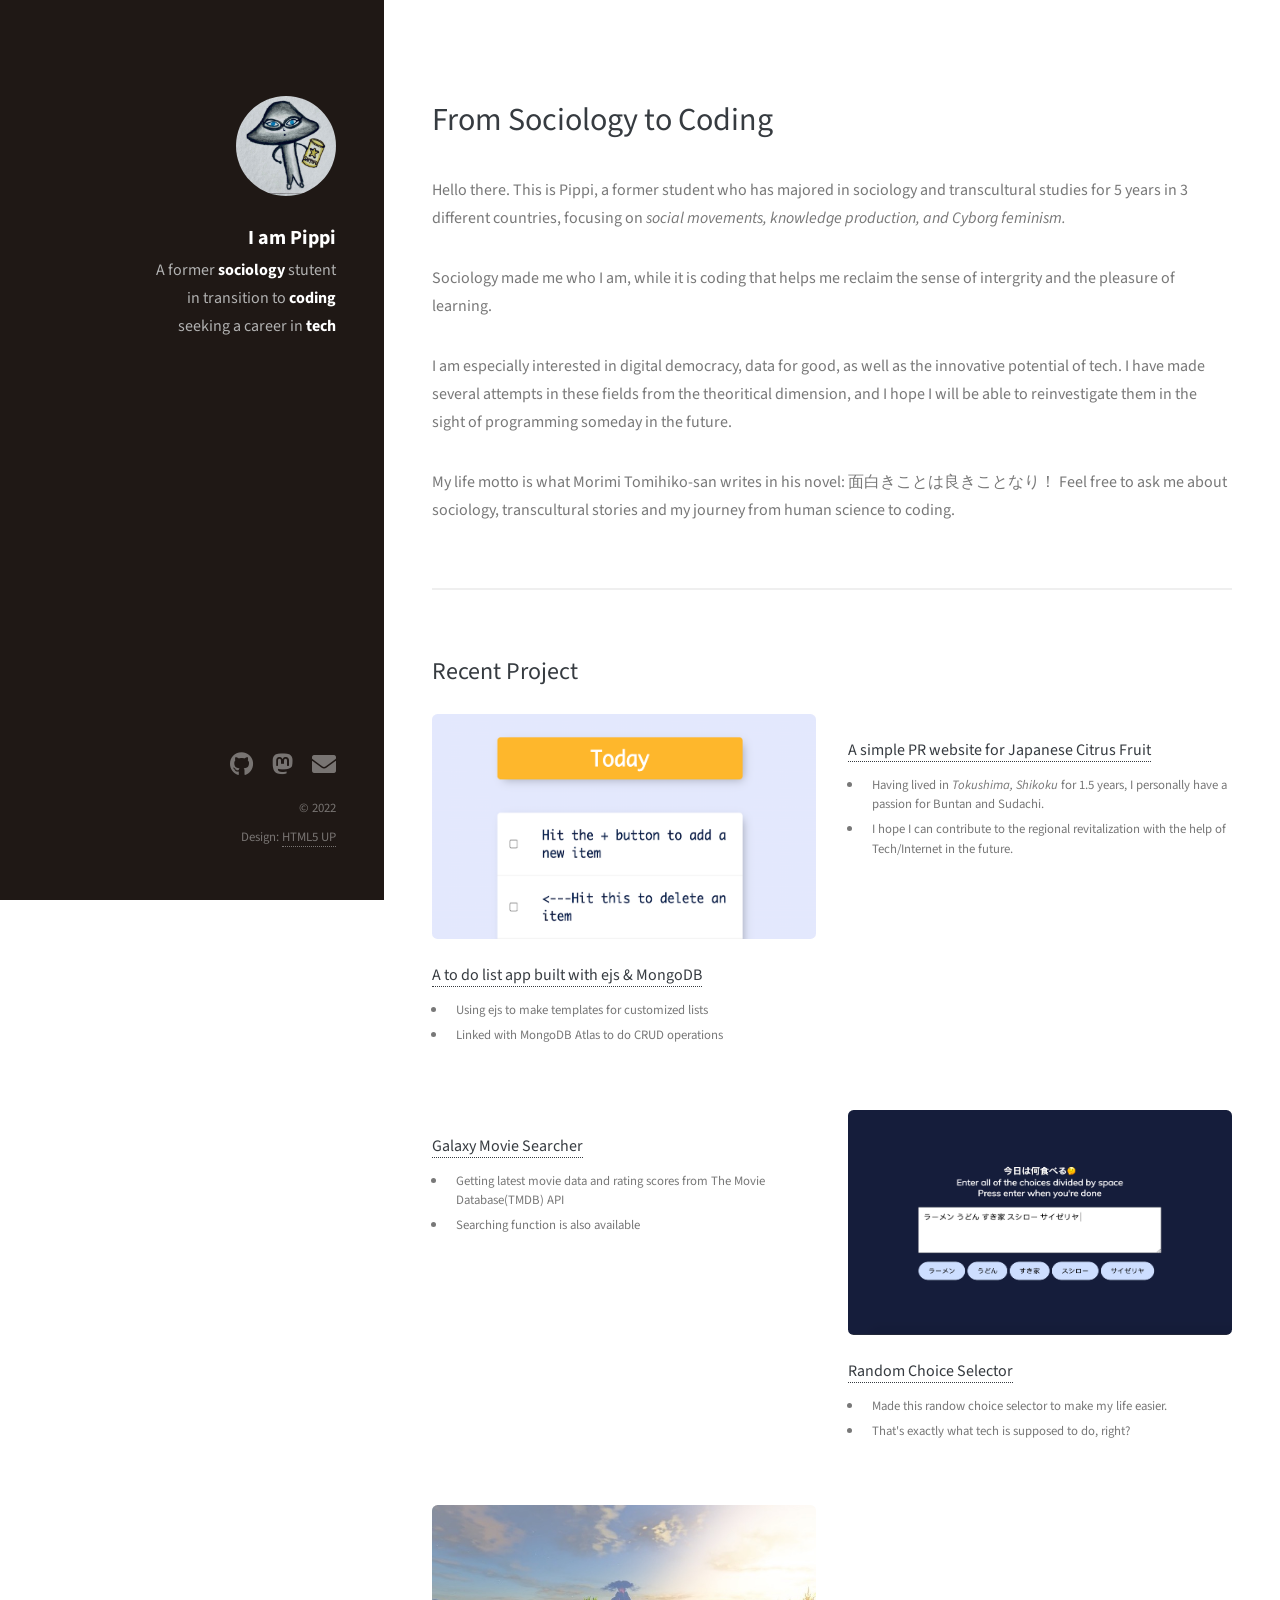
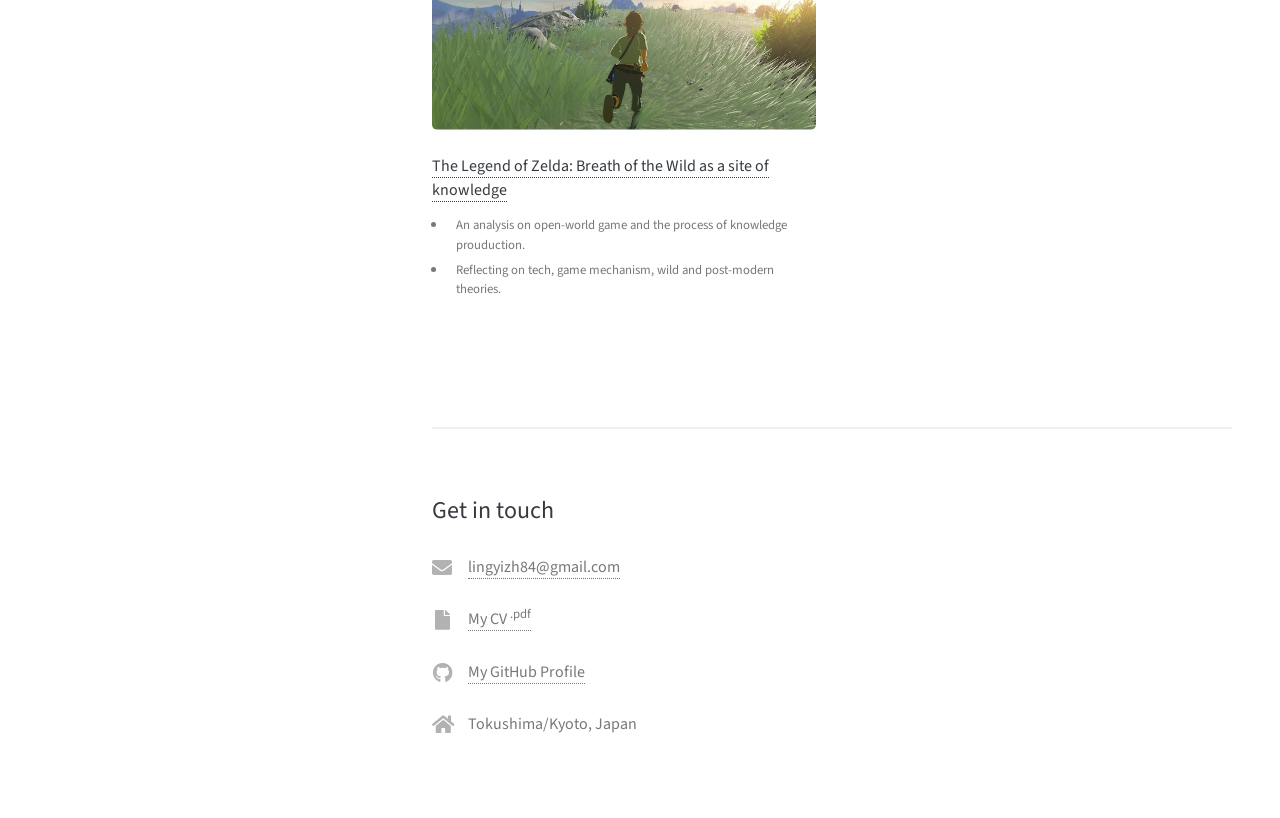
==== commit a0a3aa0f: "new project added" ====
--- a/index.html
+++ b/index.html
@@ -45,6 +45,14 @@
 					<section id="two">
 						<h2>Recent Project</h2>
 						<div class="row">
+							<article class="col-6 col-12-xsmall work-item">
+								<a href="images/fulls/todolist.png" class="image fit thumb"><img src="images/thumbs/todolist.png" alt="todolsit" /></a>
+								<h3><a href="https://nameless-depths-00305.herokuapp.com/">A to do list app built with ejs & MongoDB</a></h3>
+								<ul>
+									<li><p>Using ejs to make templates for customized lists</p></li>
+									<li><p>Linked with MongoDB Atlas to do CRUD operations</p></li>
+								</ul>
+							</article>
 
 							<article class="col-6 col-12-xsmall work-item">
 								<a href="images/fulls/bs-pr.png" class="image fit thumb"><img src="images/thumbs/bs-pr.png" alt="" /></a>
--- a/assets/css/main.css
+++ b/assets/css/main.css
@@ -1801,188 +1801,6 @@
 	}
 	label {
 		text-align: center;
-	}
-/* Form */
-
-	form {
-		margin: 0 0 2em 0;
-	}
-
-	label {
-		color: #787878;
-		display: block;
-		font-size: 0.9em;
-		font-weight: 400;
-		margin: 0 0 1em 0;
-	}
-
-	input[type="text"],
-	input[type="password"],
-	input[type="email"],
-	select,
-	textarea {
-		-moz-appearance: none;
-		-webkit-appearance: none;
-		-ms-appearance: none;
-		appearance: none;
-		background: #f7f7f7;
-		border-radius: 0.35em;
-		border: solid 2px transparent;
-		color: inherit;
-		display: block;
-		outline: 0;
-		padding: 0 0.75em;
-		text-decoration: none;
-		width: 100%;
-	}
-
-		input[type="text"]:invalid,
-		input[type="password"]:invalid,
-		input[type="email"]:invalid,
-		select:invalid,
-		textarea:invalid {
-			box-shadow: none;
-		}
-
-		input[type="text"]:focus,
-		input[type="password"]:focus,
-		input[type="email"]:focus,
-		select:focus,
-		textarea:focus {
-			border-color: #49bf9d;
-		}
-
-	select {
-		background-image: url("data:image/svg+xml;charset=utf8,%3Csvg xmlns='http://www.w3.org/2000/svg' width='40' height='40' preserveAspectRatio='none' viewBox='0 0 40 40'%3E%3Cpath d='M9.4,12.3l10.4,10.4l10.4-10.4c0.2-0.2,0.5-0.4,0.9-0.4c0.3,0,0.6,0.1,0.9,0.4l3.3,3.3c0.2,0.2,0.4,0.5,0.4,0.9 c0,0.4-0.1,0.6-0.4,0.9L20.7,31.9c-0.2,0.2-0.5,0.4-0.9,0.4c-0.3,0-0.6-0.1-0.9-0.4L4.3,17.3c-0.2-0.2-0.4-0.5-0.4-0.9 c0-0.4,0.1-0.6,0.4-0.9l3.3-3.3c0.2-0.2,0.5-0.4,0.9-0.4S9.1,12.1,9.4,12.3z' fill='%23dfdfdf' /%3E%3C/svg%3E");
-		background-size: 1.25rem;
-		background-repeat: no-repeat;
-		background-position: calc(100% - 1rem) center;
-		height: 2.75em;
-		padding-right: 2.75em;
-		text-overflow: ellipsis;
-	}
-
-		select option {
-			color: #787878;
-			background: #fff;
-		}
-
-		select:focus::-ms-value {
-			background-color: transparent;
-		}
-
-		select::-ms-expand {
-			display: none;
-		}
-
-	input[type="text"],
-	input[type="password"],
-	input[type="email"],
-	select {
-		height: 2.75em;
-	}
-
-	textarea {
-		padding: 0.75em;
-	}
-
-	input[type="checkbox"],
-	input[type="radio"] {
-		-moz-appearance: none;
-		-webkit-appearance: none;
-		-ms-appearance: none;
-		appearance: none;
-		display: block;
-		float: left;
-		margin-right: -2em;
-		opacity: 0;
-		width: 1em;
-		z-index: -1;
-	}
-
-		input[type="checkbox"] + label,
-		input[type="radio"] + label {
-			text-decoration: none;
-			color: #a2a2a2;
-			cursor: pointer;
-			display: inline-block;
-			font-size: 1em;
-			font-weight: 400;
-			padding-left: 2.4em;
-			padding-right: 0.75em;
-			position: relative;
-		}
-
-			input[type="checkbox"] + label:before,
-			input[type="radio"] + label:before {
-				-moz-osx-font-smoothing: grayscale;
-				-webkit-font-smoothing: antialiased;
-				display: inline-block;
-				font-style: normal;
-				font-variant: normal;
-				text-rendering: auto;
-				line-height: 1;
-				text-transform: none !important;
-				font-family: 'Font Awesome 5 Free';
-				font-weight: 900;
-			}
-
-			input[type="checkbox"] + label:before,
-			input[type="radio"] + label:before {
-				background: #f7f7f7;
-				border-radius: 0.35em;
-				border: solid 2px transparent;
-				content: '';
-				display: inline-block;
-				font-size: 0.8em;
-				height: 2.0625em;
-				left: 0;
-				line-height: 1.85625em;
-				position: absolute;
-				text-align: center;
-				top: 0;
-				width: 2.0625em;
-			}
-
-		input[type="checkbox"]:checked + label:before,
-		input[type="radio"]:checked + label:before {
-			background: #787878;
-			border-color: #787878;
-			color: #fff;
-			content: '\f00c';
-		}
-
-		input[type="checkbox"]:focus + label:before,
-		input[type="radio"]:focus + label:before {
-			border-color: #49bf9d;
-		}
-
-	input[type="checkbox"] + label:before {
-		border-radius: 0.35em;
-	}
-
-	input[type="radio"] + label:before {
-		border-radius: 100%;
-	}
-
-	::-webkit-input-placeholder {
-		color: #b2b2b2 !important;
-		opacity: 1.0;
-	}
-
-	:-moz-placeholder {
-		color: #b2b2b2 !important;
-		opacity: 1.0;
-	}
-
-	::-moz-placeholder {
-		color: #b2b2b2 !important;
-		opacity: 1.0;
-	}
-
-	:-ms-input-placeholder {
-		color: #b2b2b2 !important;
-		opacity: 1.0;
 	}
 
 /* Box */
@@ -2913,7 +2731,7 @@
 
 	body.is-touch #header {
 		background-attachment: scroll;
-		background-size: auto;
+		background-size: auto 120%;
 	}
 
 	body.is-touch .poptrox-popup .nav-next,
@@ -3102,6 +2920,7 @@
 
 			#header {
 				padding: 2.25em 1.5em;
+
 			}
 
 				#header h1 {
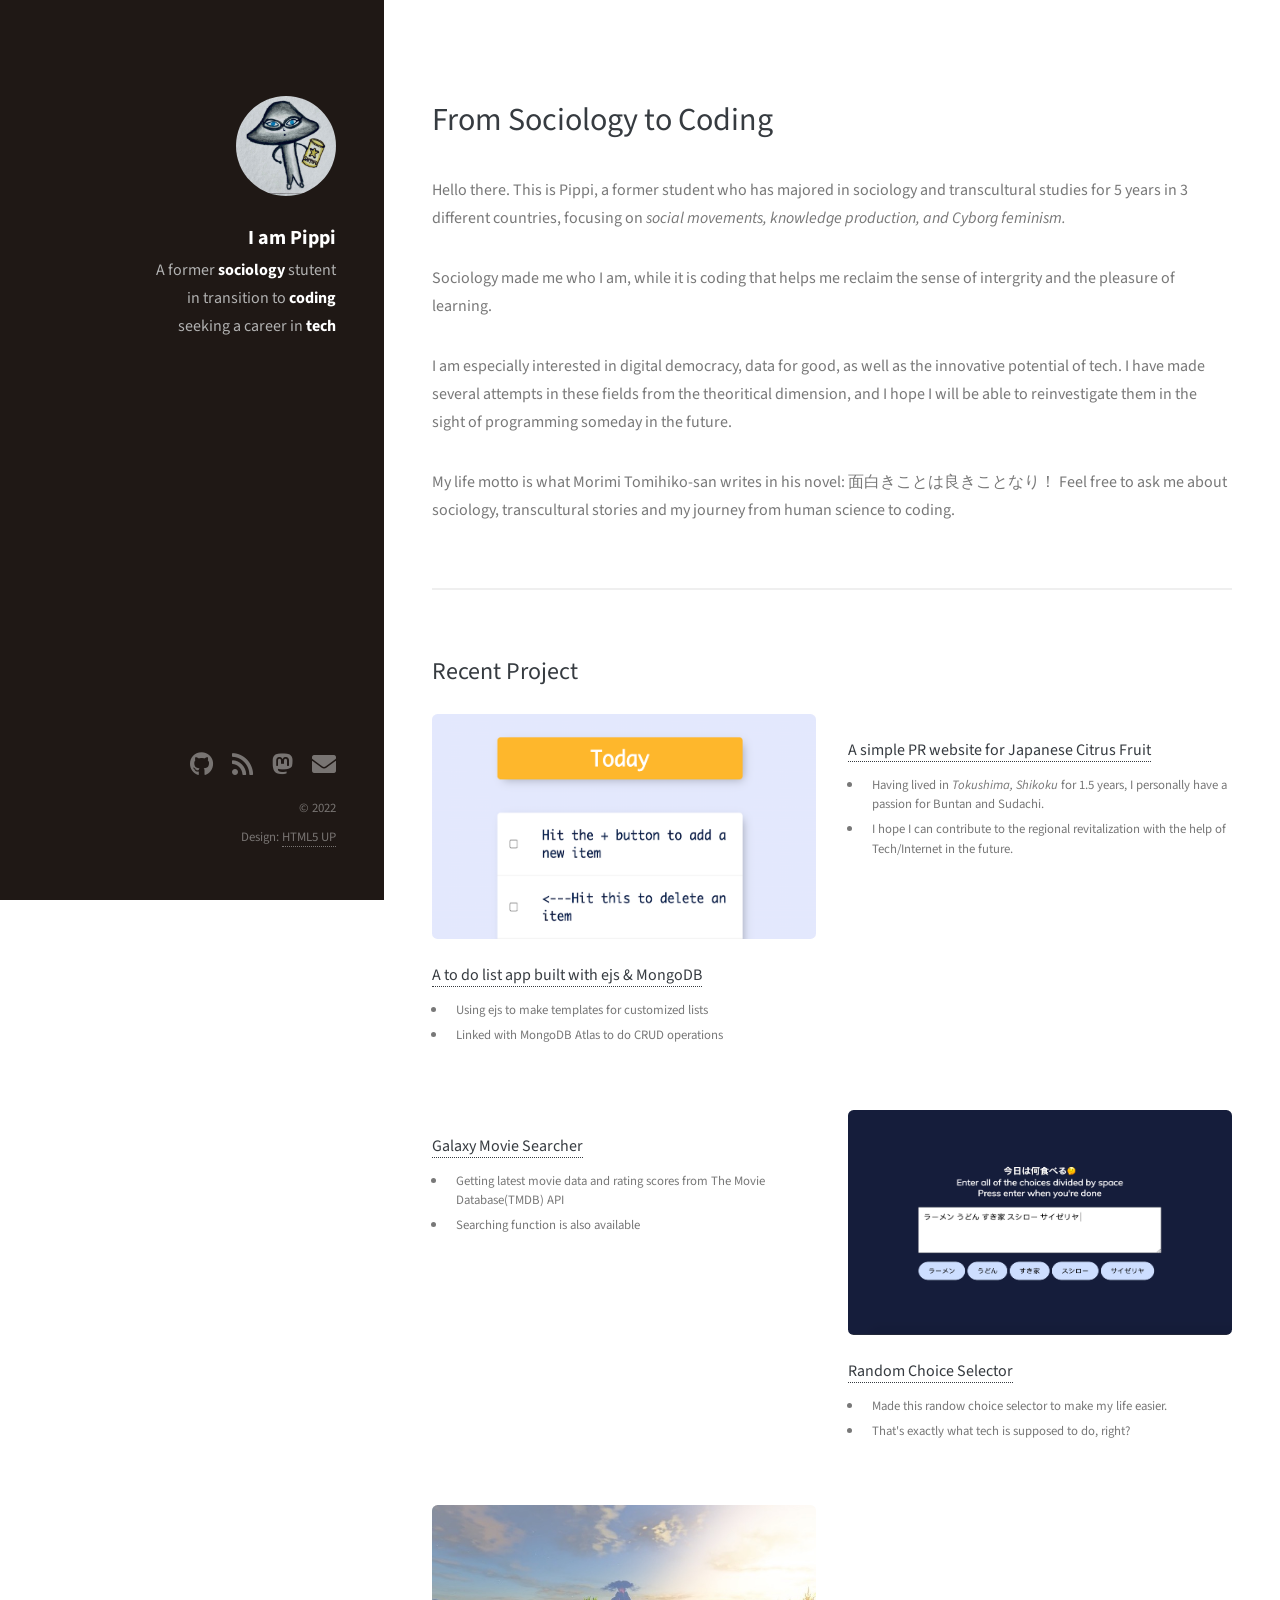
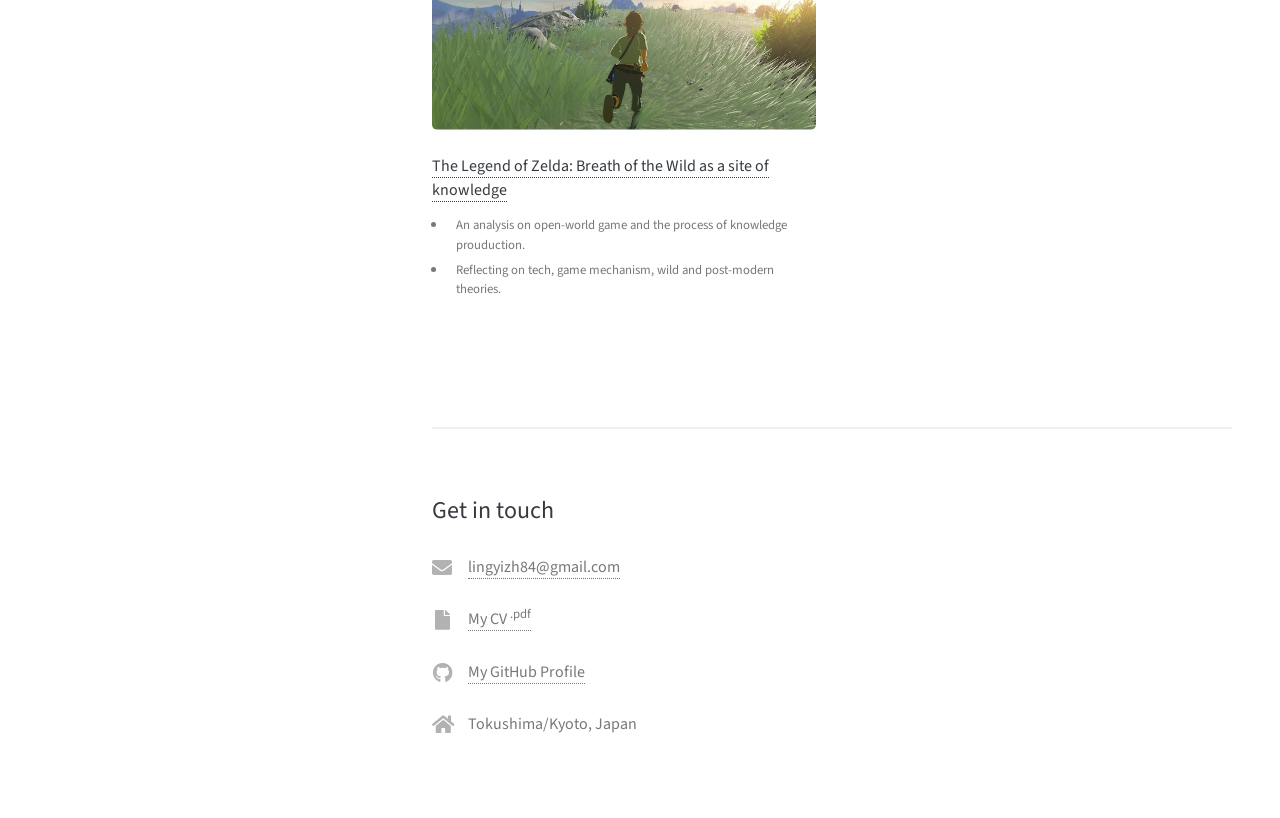
==== commit 83f0539a: "add new icon" ====
--- a/index.html
+++ b/index.html
@@ -120,6 +120,7 @@
 				<div class="inner">
 					<ul class="icons">
 						<li><a href="https://github.com/pippimotta" class="icon brands fa-github"><span class="label">Github</span></a></li>
+							<li><a href="https://ancient-escarpment-10468.herokuapp.com" class="icon solid fa-rss"><span class="label">Blog</span></a></li>
 						<li><a href="https://g0v.social/web/accounts/107907228403777635" class="icon brands fa-mastodon"><span class="label">mastodon</span></a></li>
 						<li><a href="mailto:lingyizh84@gmail.com" class="icon solid fa-envelope"><span class="label">Email</span></a></li>
 					</ul>
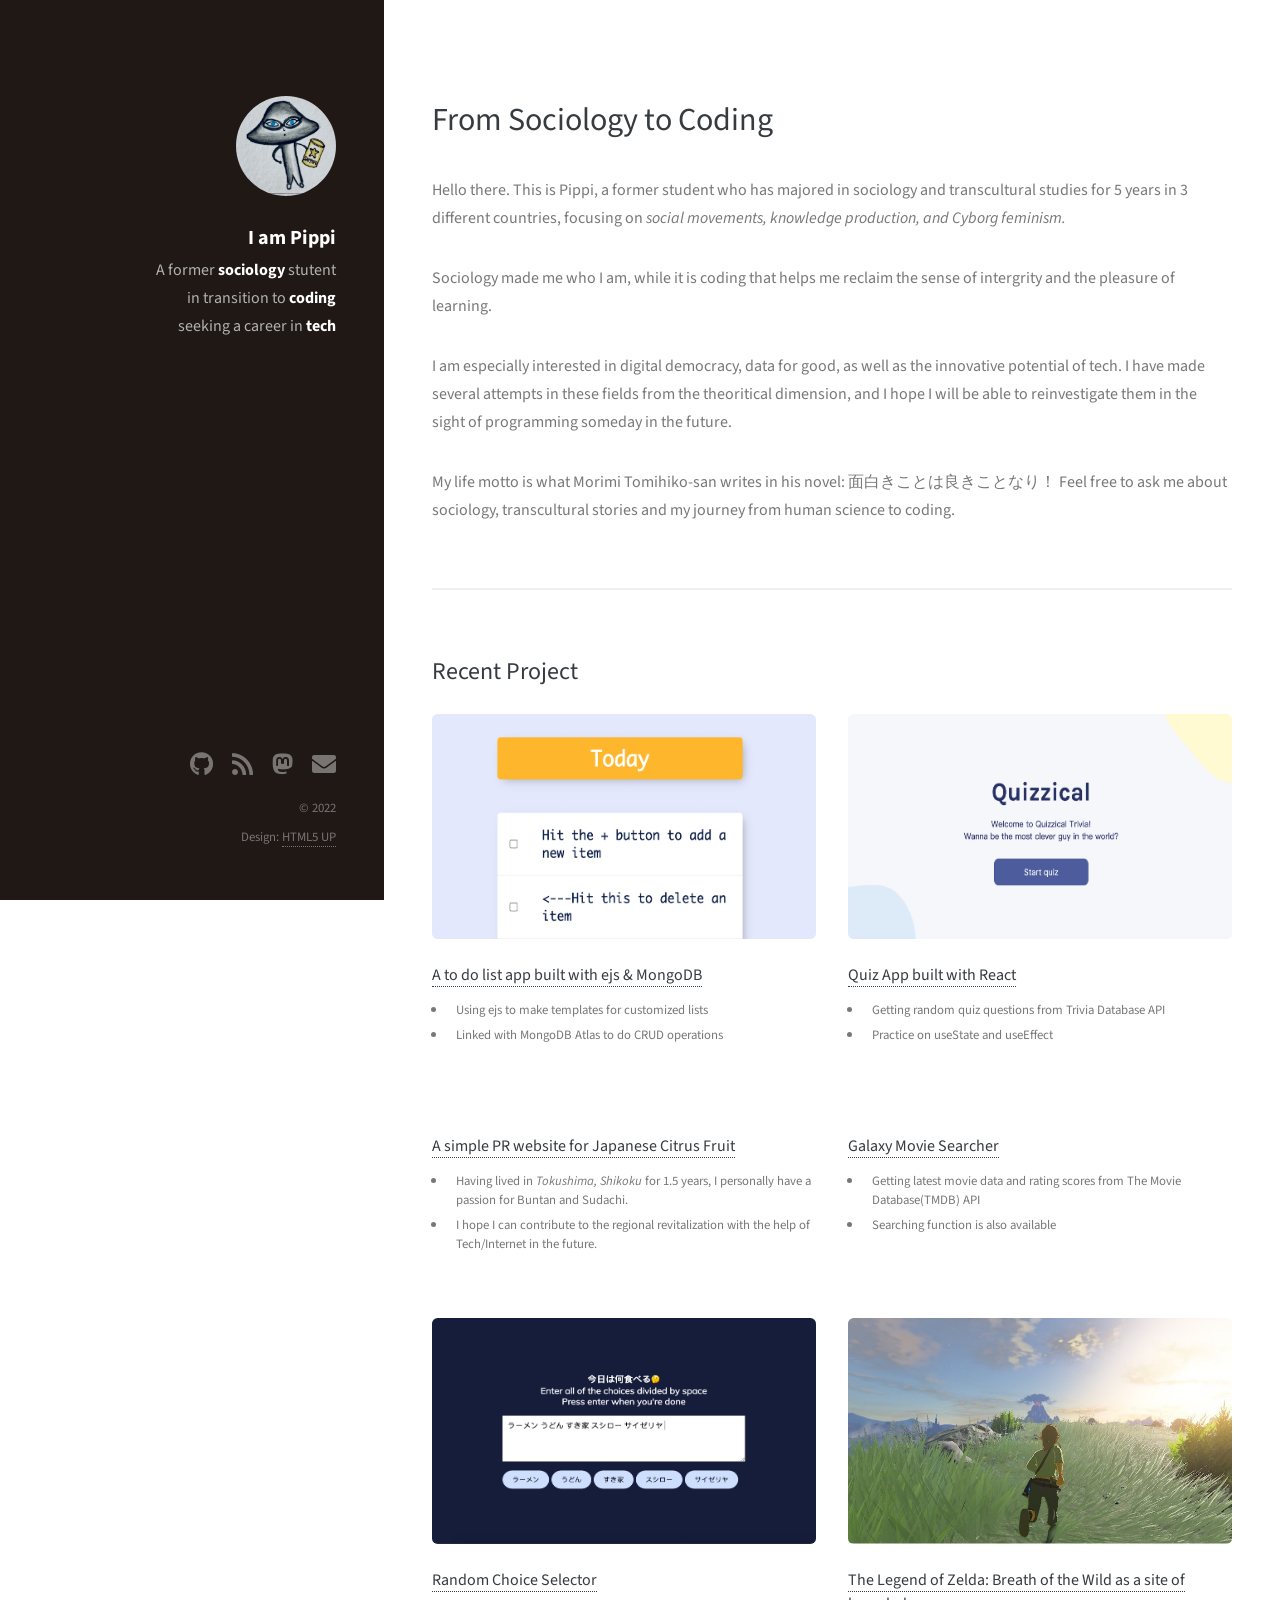
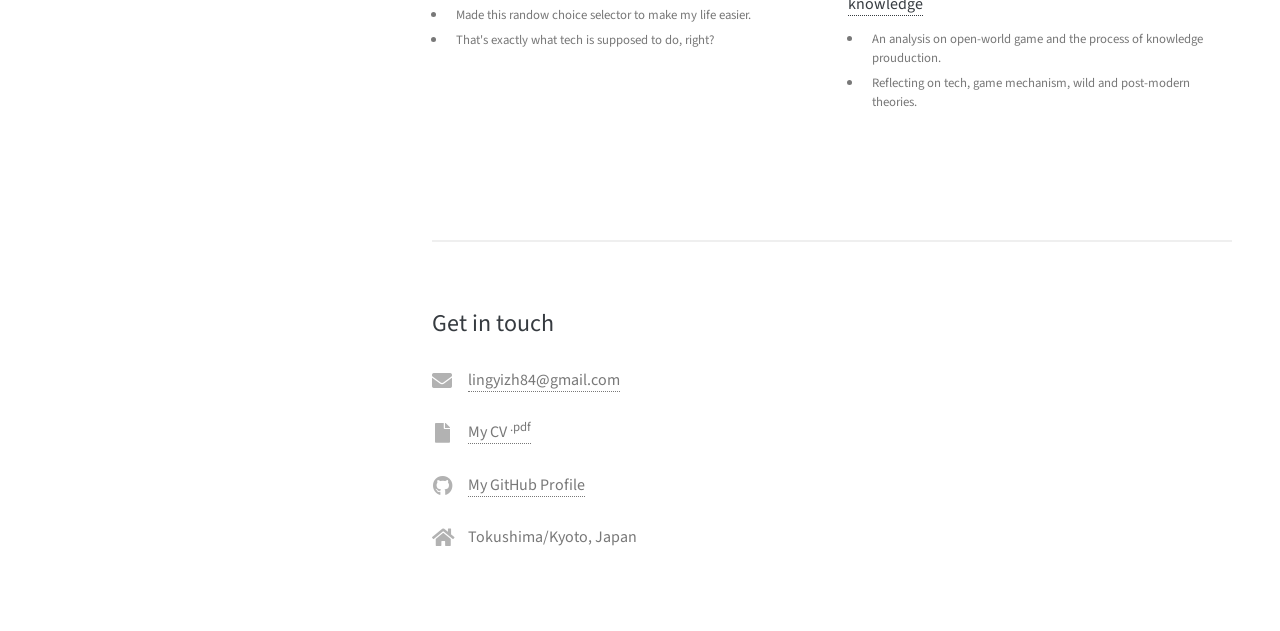
==== commit 31bf81b2: "quiz qpp" ====
--- a/index.html
+++ b/index.html
@@ -51,6 +51,15 @@
 								<ul>
 									<li><p>Using ejs to make templates for customized lists</p></li>
 									<li><p>Linked with MongoDB Atlas to do CRUD operations</p></li>
+								</ul>
+							</article>
+
+							<article class="col-6 col-12-xsmall work-item">
+								<a href="images/fulls/quiz.png" class="image fit thumb"><img src="images/thumbs/quiz.png" alt="quiz" /></a>
+								<h3><a href="https://pippimotta.github.io/react-Quizzical/">Quiz App built with React</a></h3>
+								<ul>
+									<li><p>Getting random quiz questions from Trivia Database API</p></li>
+									<li><p>Practice on useState and useEffect</p></li>
 								</ul>
 							</article>
 
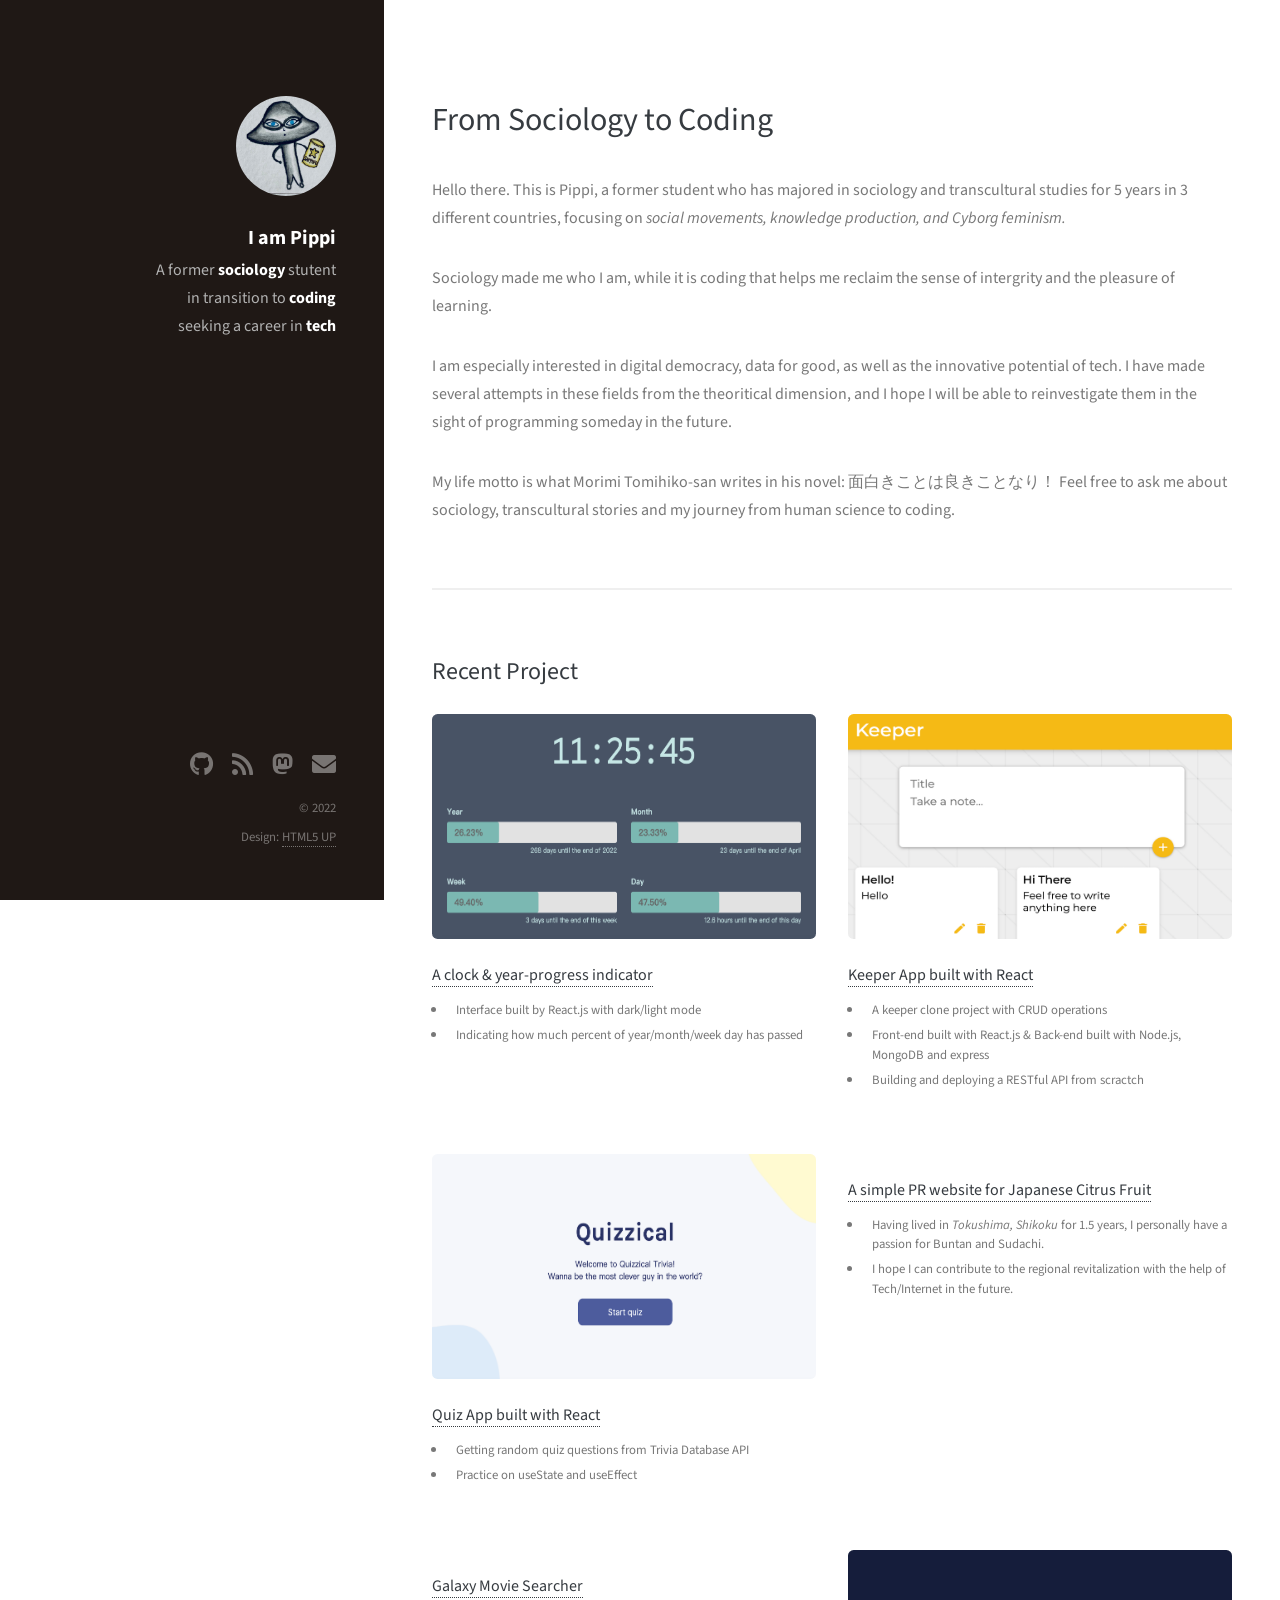
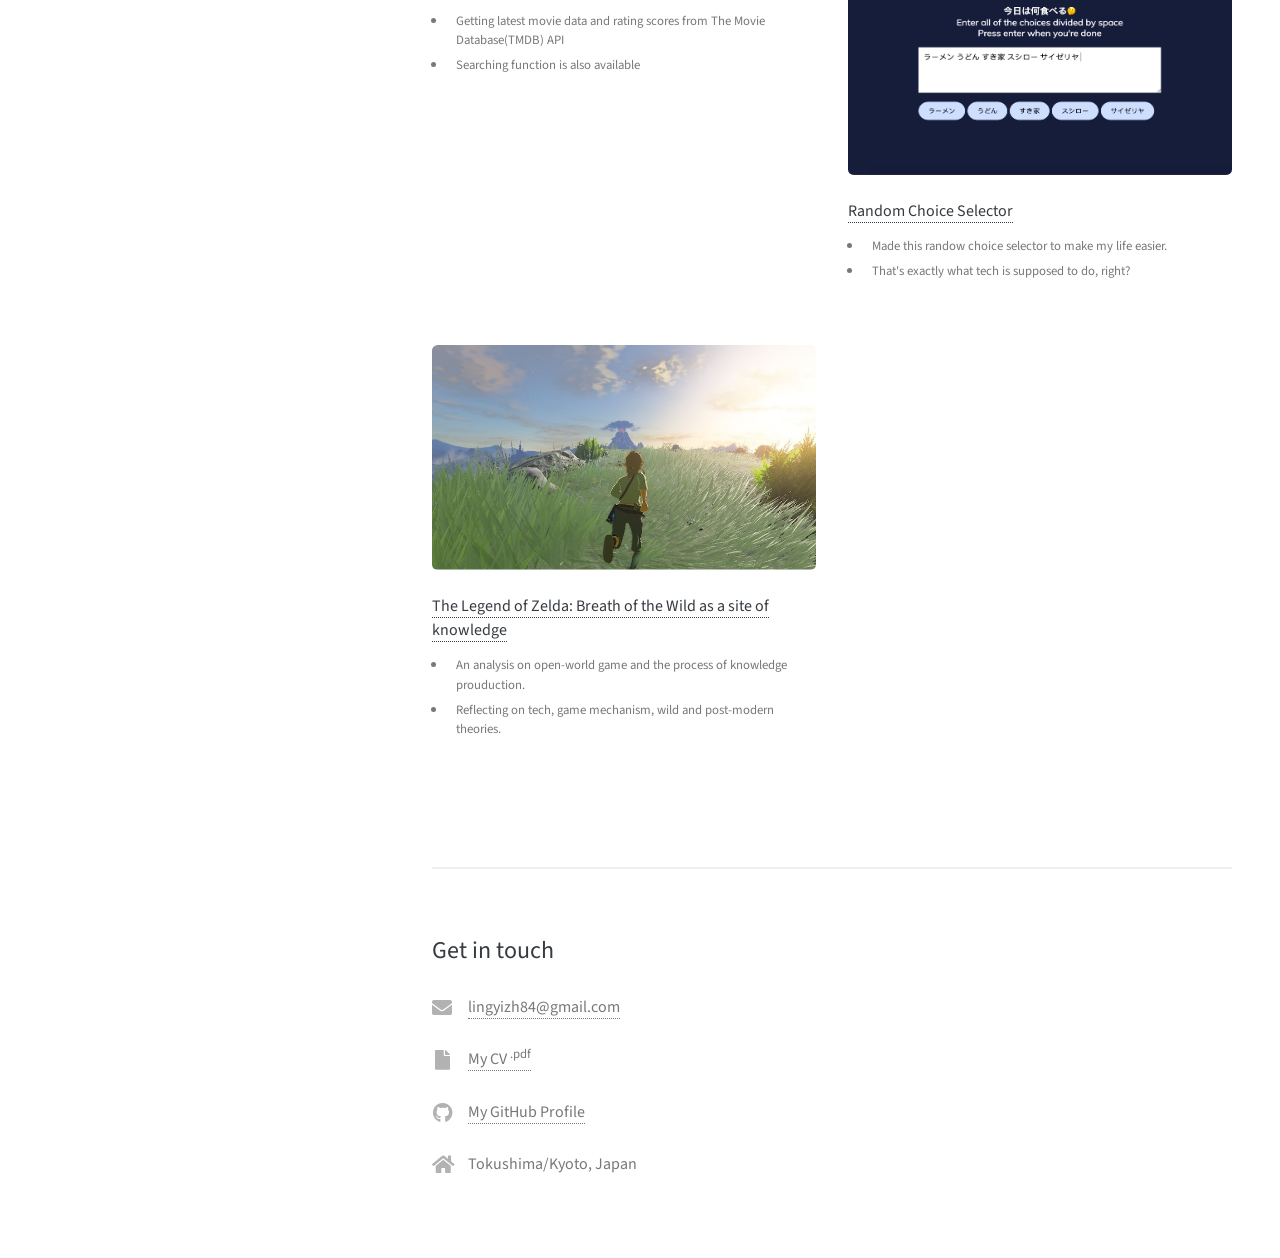
==== commit 1069f898: "add:new projeect" ====
--- a/index.html
+++ b/index.html
@@ -46,11 +46,21 @@
 						<h2>Recent Project</h2>
 						<div class="row">
 							<article class="col-6 col-12-xsmall work-item">
-								<a href="images/fulls/todolist.png" class="image fit thumb"><img src="images/thumbs/todolist.png" alt="todolsit" /></a>
-								<h3><a href="https://nameless-depths-00305.herokuapp.com/">A to do list app built with ejs & MongoDB</a></h3>
+								<a href="images/fulls/clock-light.png" class="image fit thumb"><img src="images/thumbs/clock-dark.png" alt="clock" /></a>
+								<h3><a href="https://pippimotta.github.io/react-sober-clock/">A clock & year-progress indicator</a></h3>
 								<ul>
-									<li><p>Using ejs to make templates for customized lists</p></li>
-									<li><p>Linked with MongoDB Atlas to do CRUD operations</p></li>
+									<li><p>Interface built by React.js with dark/light mode</p></li>
+									<li><p>Indicating how much percent of year/month/week day has passed</p></li>
+								</ul>
+							</article>
+
+							<article class="col-6 col-12-xsmall work-item">
+								<a href="images/fulls/keeper-app.png" class="image fit thumb"><img src="images/thumbs/keeper-app.png" alt="keepeer" /></a>
+								<h3><a href="https://pippimotta.github.io/react-keeper-app/">Keeper App built with React</a></h3>
+								<ul>
+									<li><p>A keeper clone project with CRUD operations</p></li>
+									<li><p>Front-end built with React.js & Back-end built with Node.js, MongoDB and express</p></li>
+									<li><p>Building and deploying a RESTful API from scractch </p></li>
 								</ul>
 							</article>
 
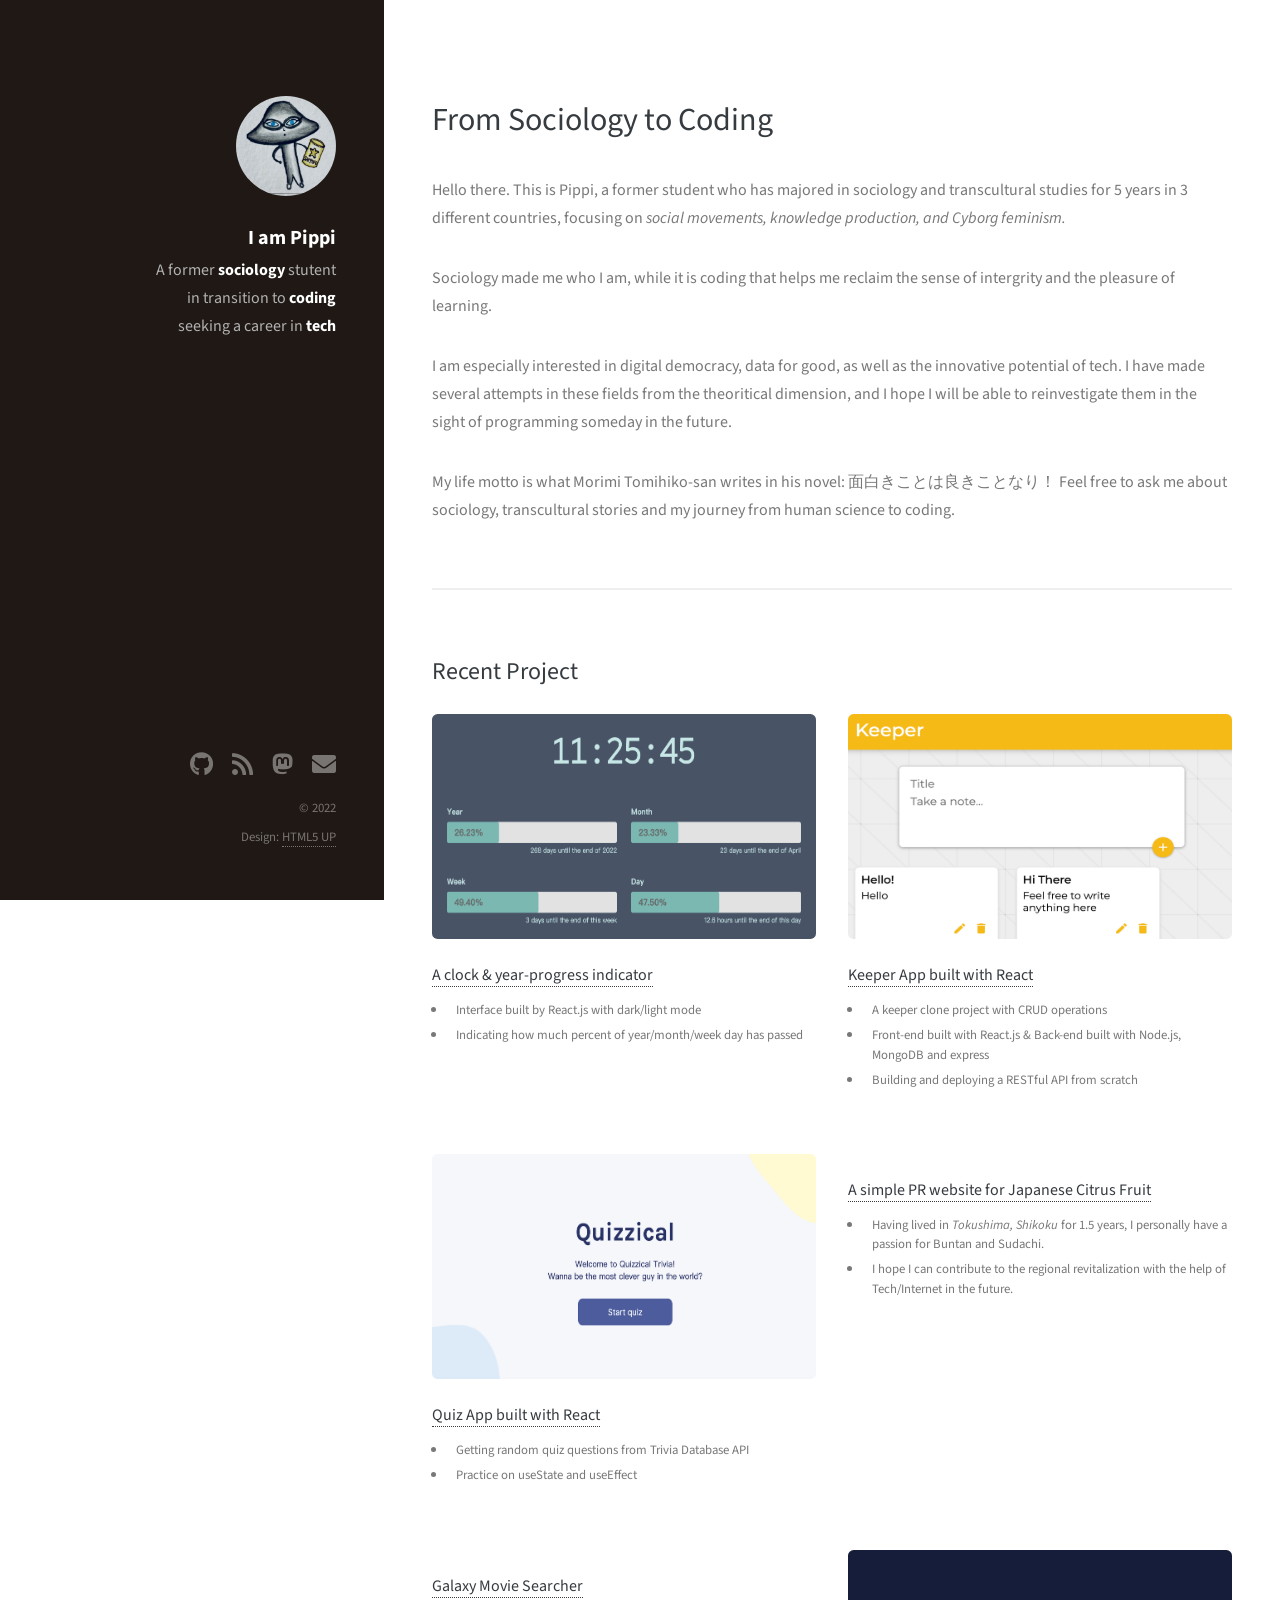
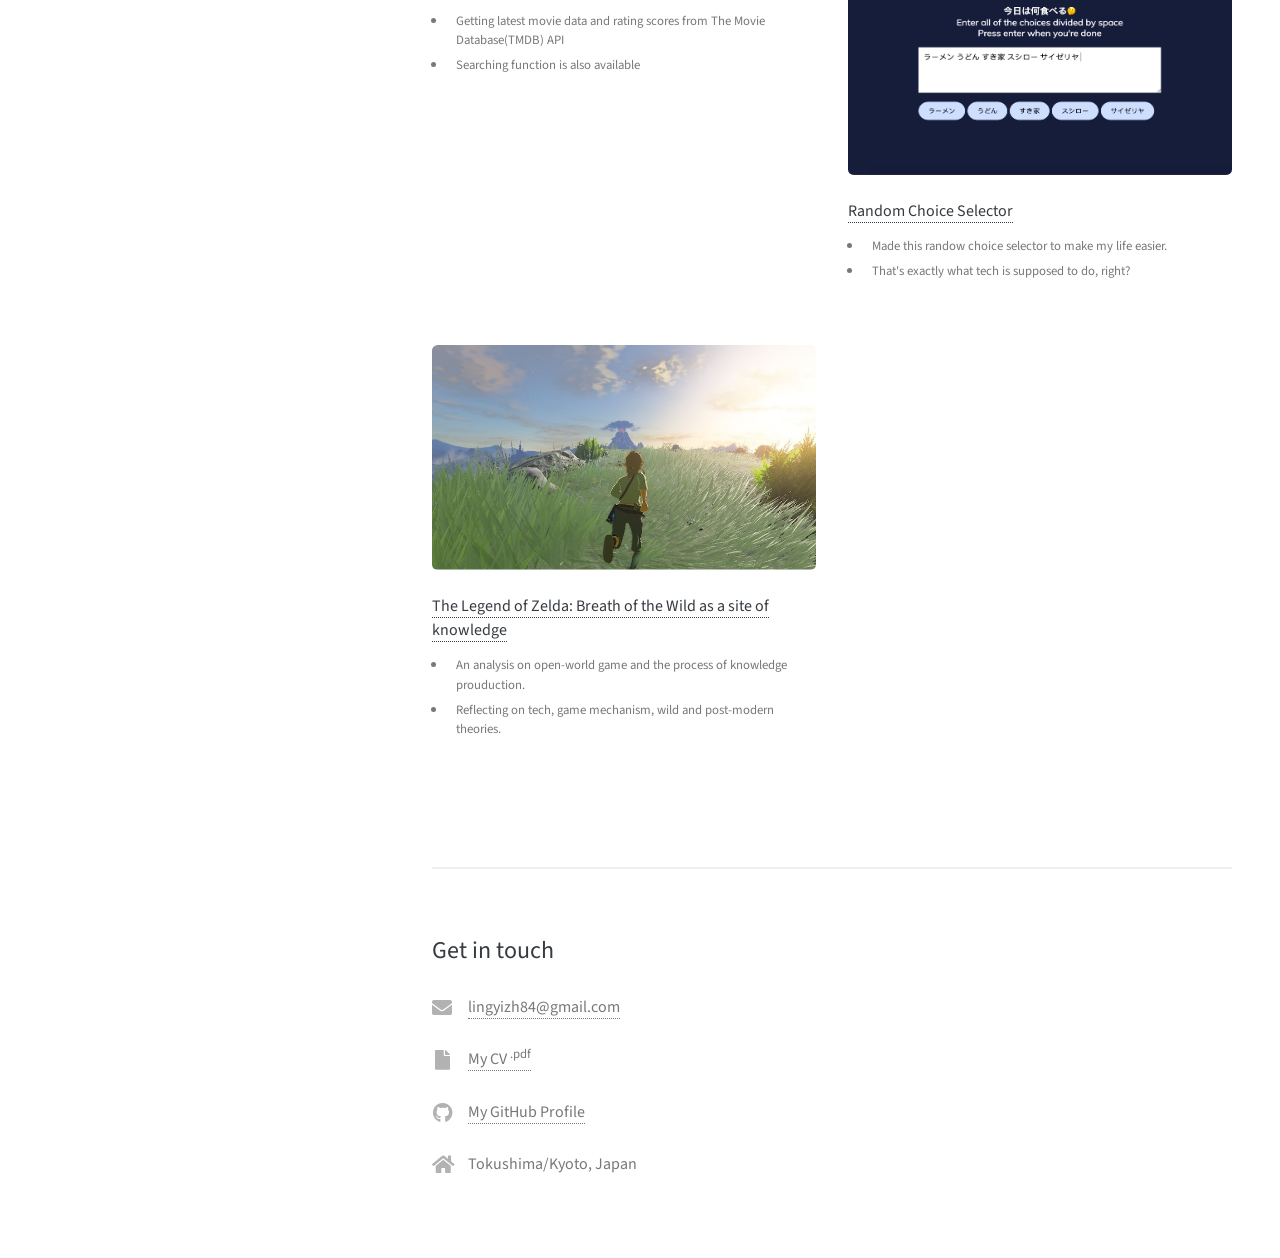
==== commit 89266cb1: "fixed:typo" ====
--- a/index.html
+++ b/index.html
@@ -60,7 +60,7 @@
 								<ul>
 									<li><p>A keeper clone project with CRUD operations</p></li>
 									<li><p>Front-end built with React.js & Back-end built with Node.js, MongoDB and express</p></li>
-									<li><p>Building and deploying a RESTful API from scractch </p></li>
+									<li><p>Building and deploying a RESTful API from scratch </p></li>
 								</ul>
 							</article>
 
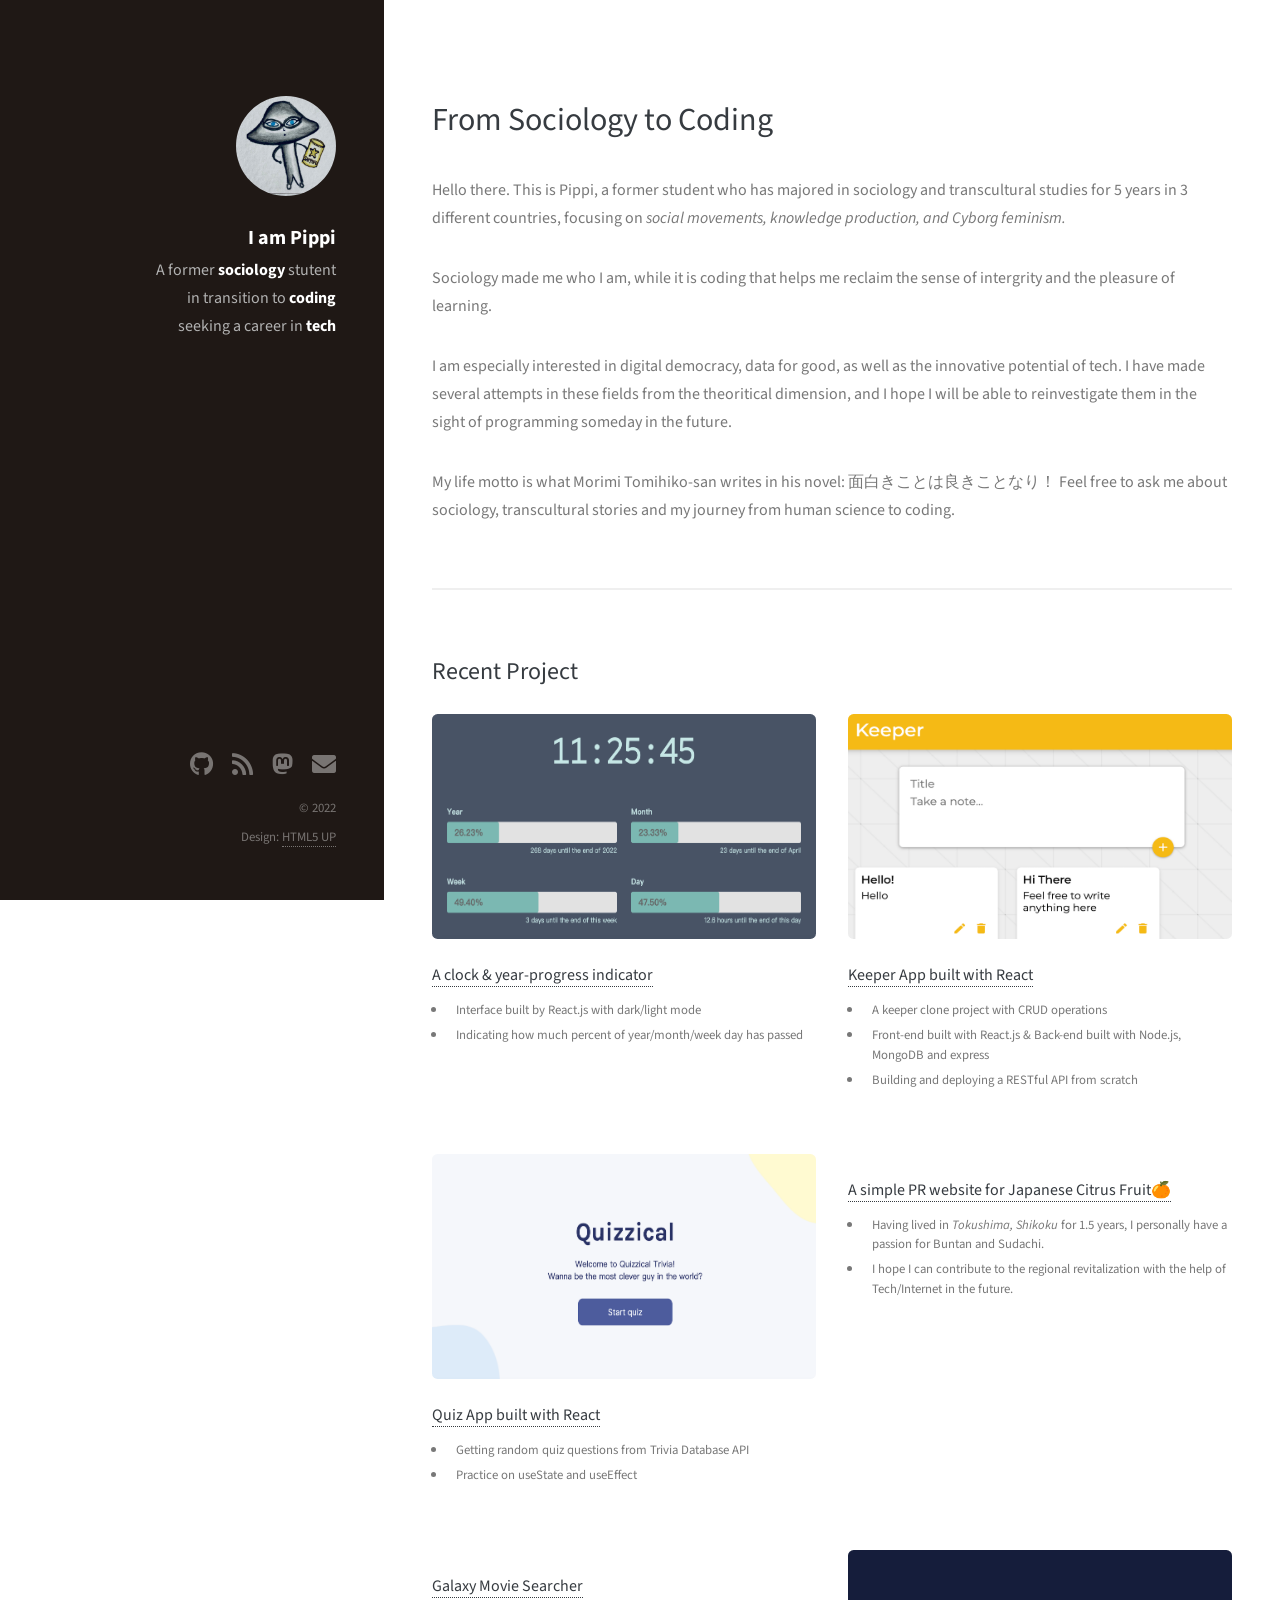
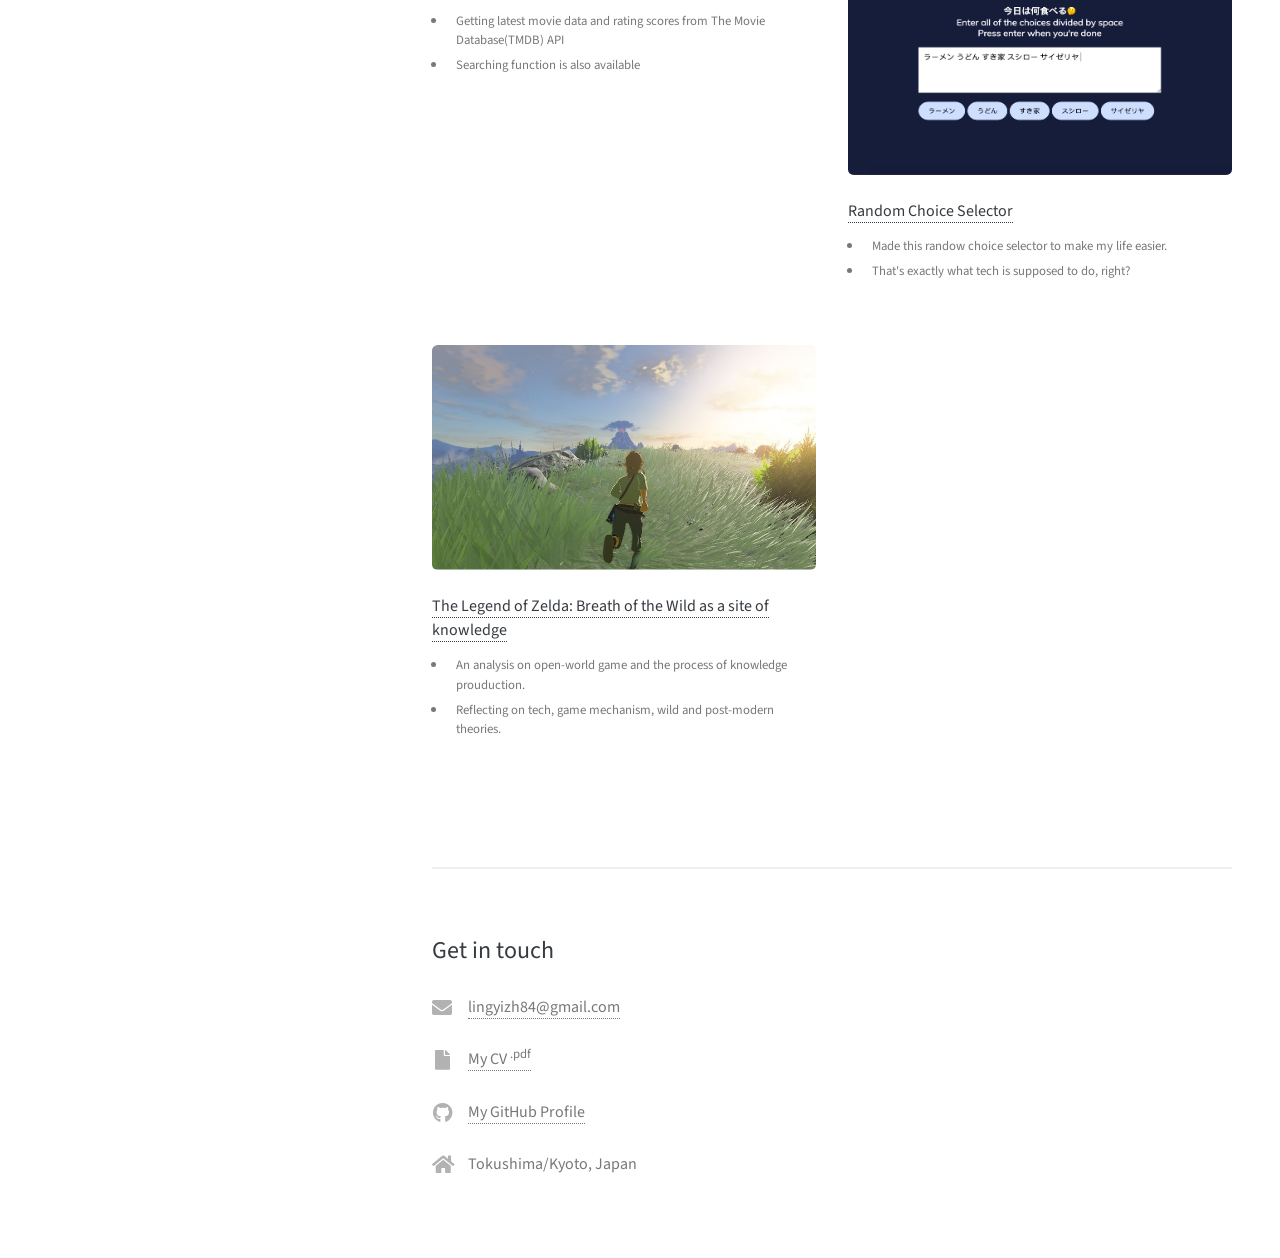
==== commit 275e10a8: "add:emoji" ====
--- a/index.html
+++ b/index.html
@@ -75,7 +75,7 @@
 
 							<article class="col-6 col-12-xsmall work-item">
 								<a href="images/fulls/bs-pr.png" class="image fit thumb"><img src="images/thumbs/bs-pr.png" alt="" /></a>
-								<h3><a href="https://pippimotta.github.io/wakankitsu-pr/">A simple PR website for Japanese Citrus Fruit</a></h3>
+								<h3><a href="https://pippimotta.github.io/wakankitsu-pr/">A simple PR website for Japanese Citrus Fruit🍊</a></h3>
 								<ul>
 									<li><p>Having lived in <em>Tokushima, Shikoku</em> for 1.5 years, I personally have a passion for Buntan and Sudachi.</p></li>
 									<li><p>I hope I can contribute to the regional revitalization with the help of Tech/Internet in the future.</p></li>
